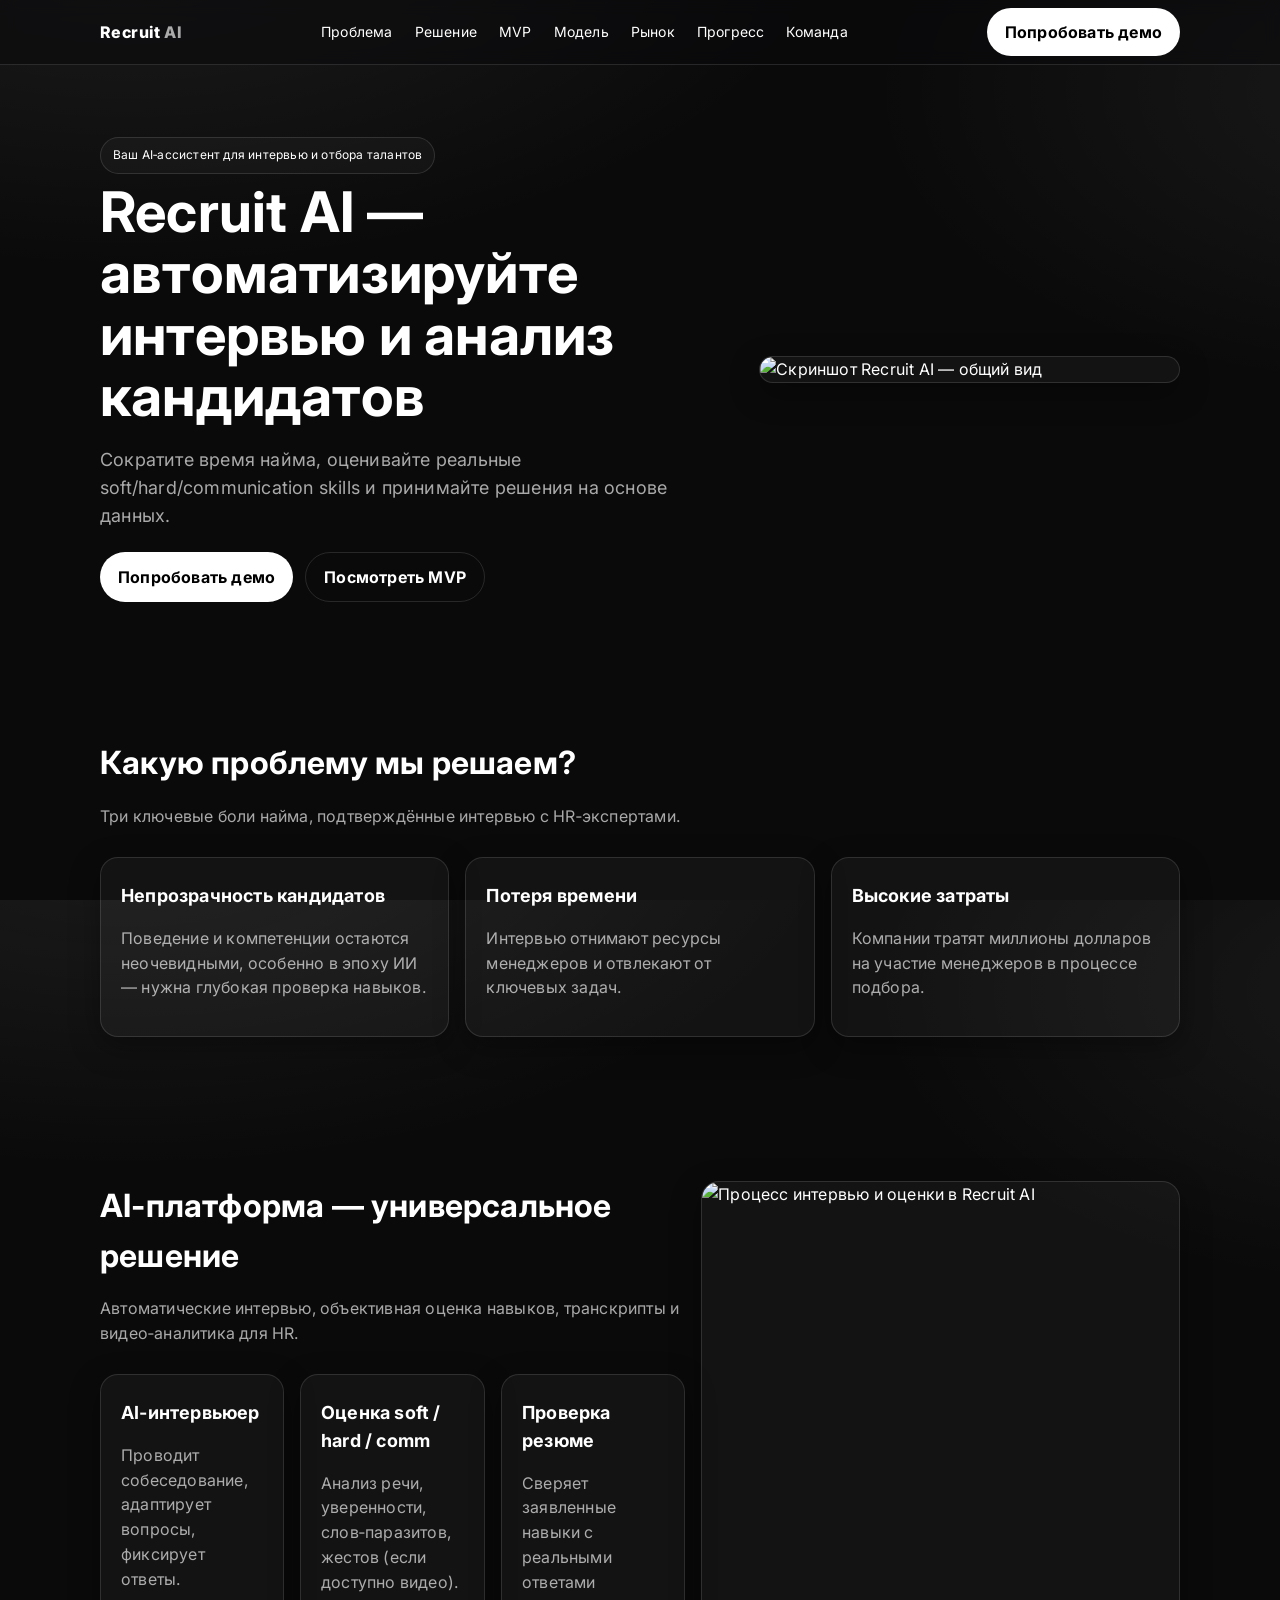
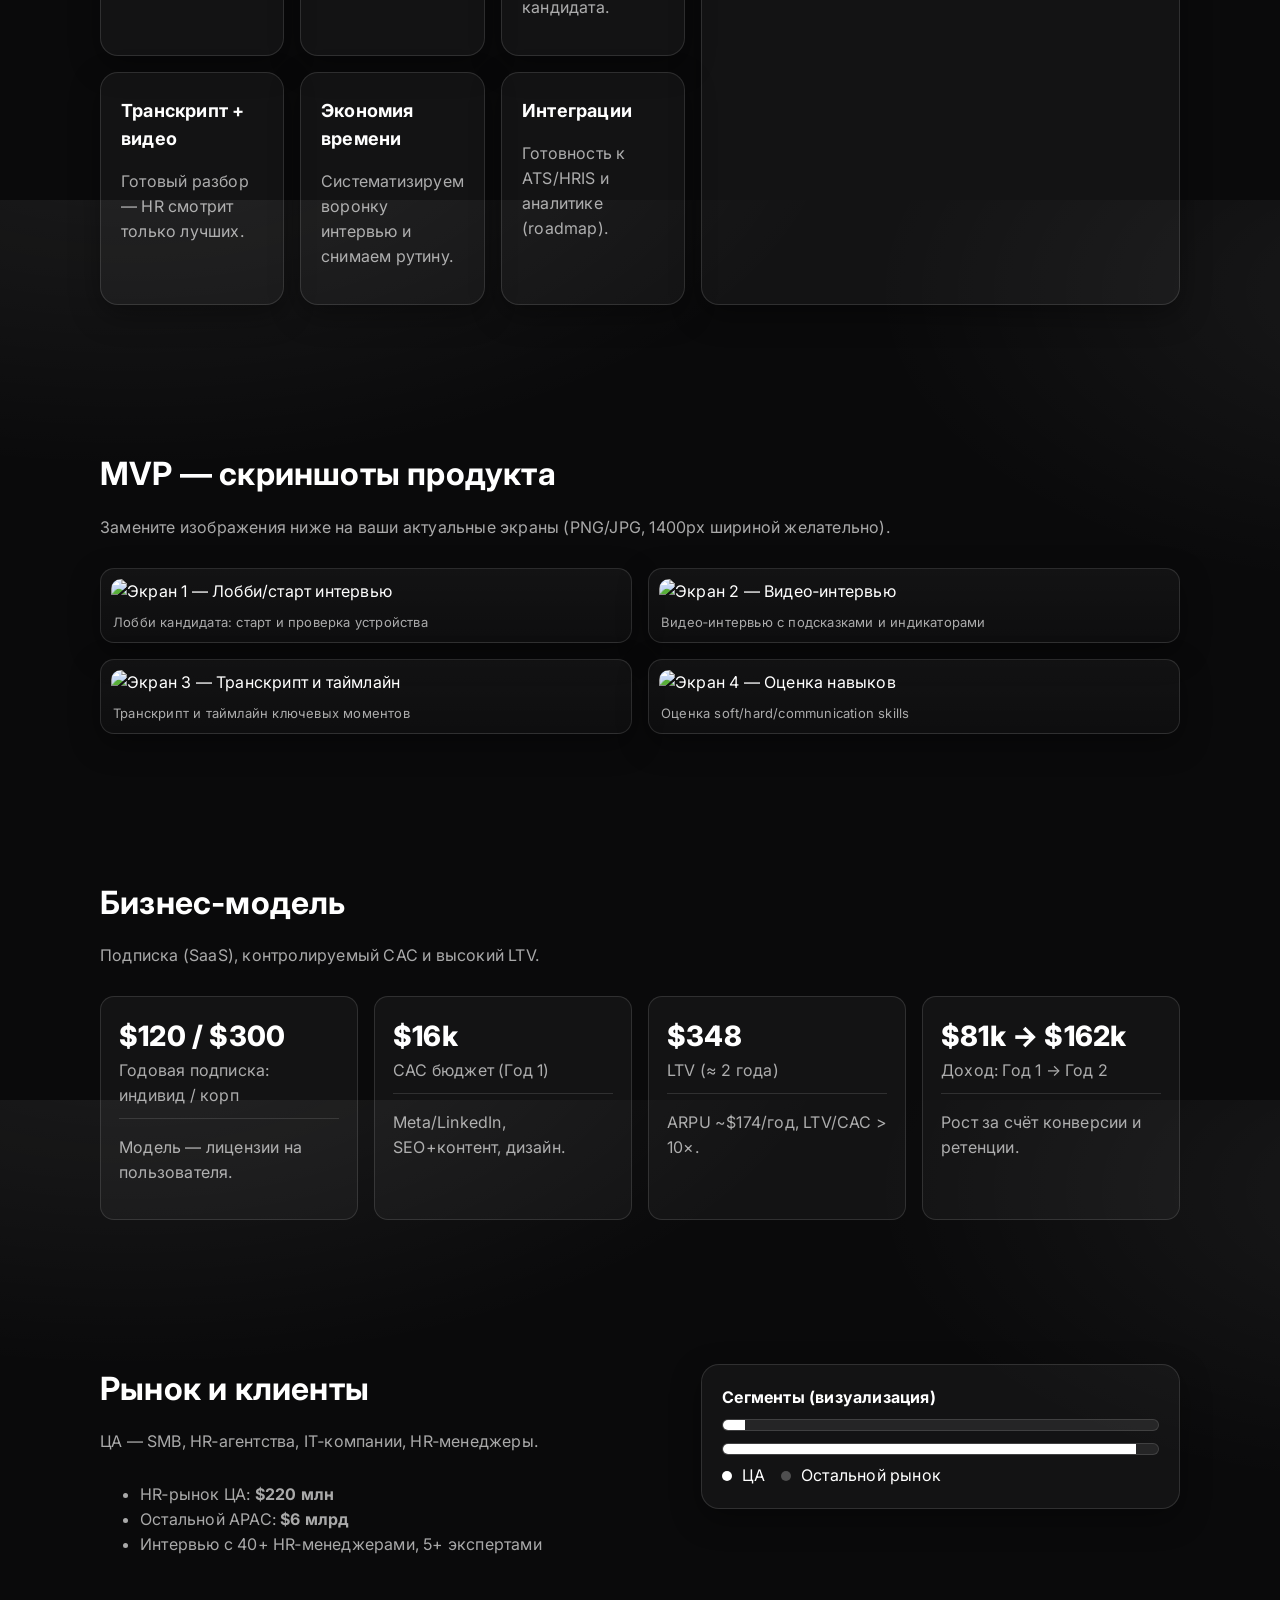
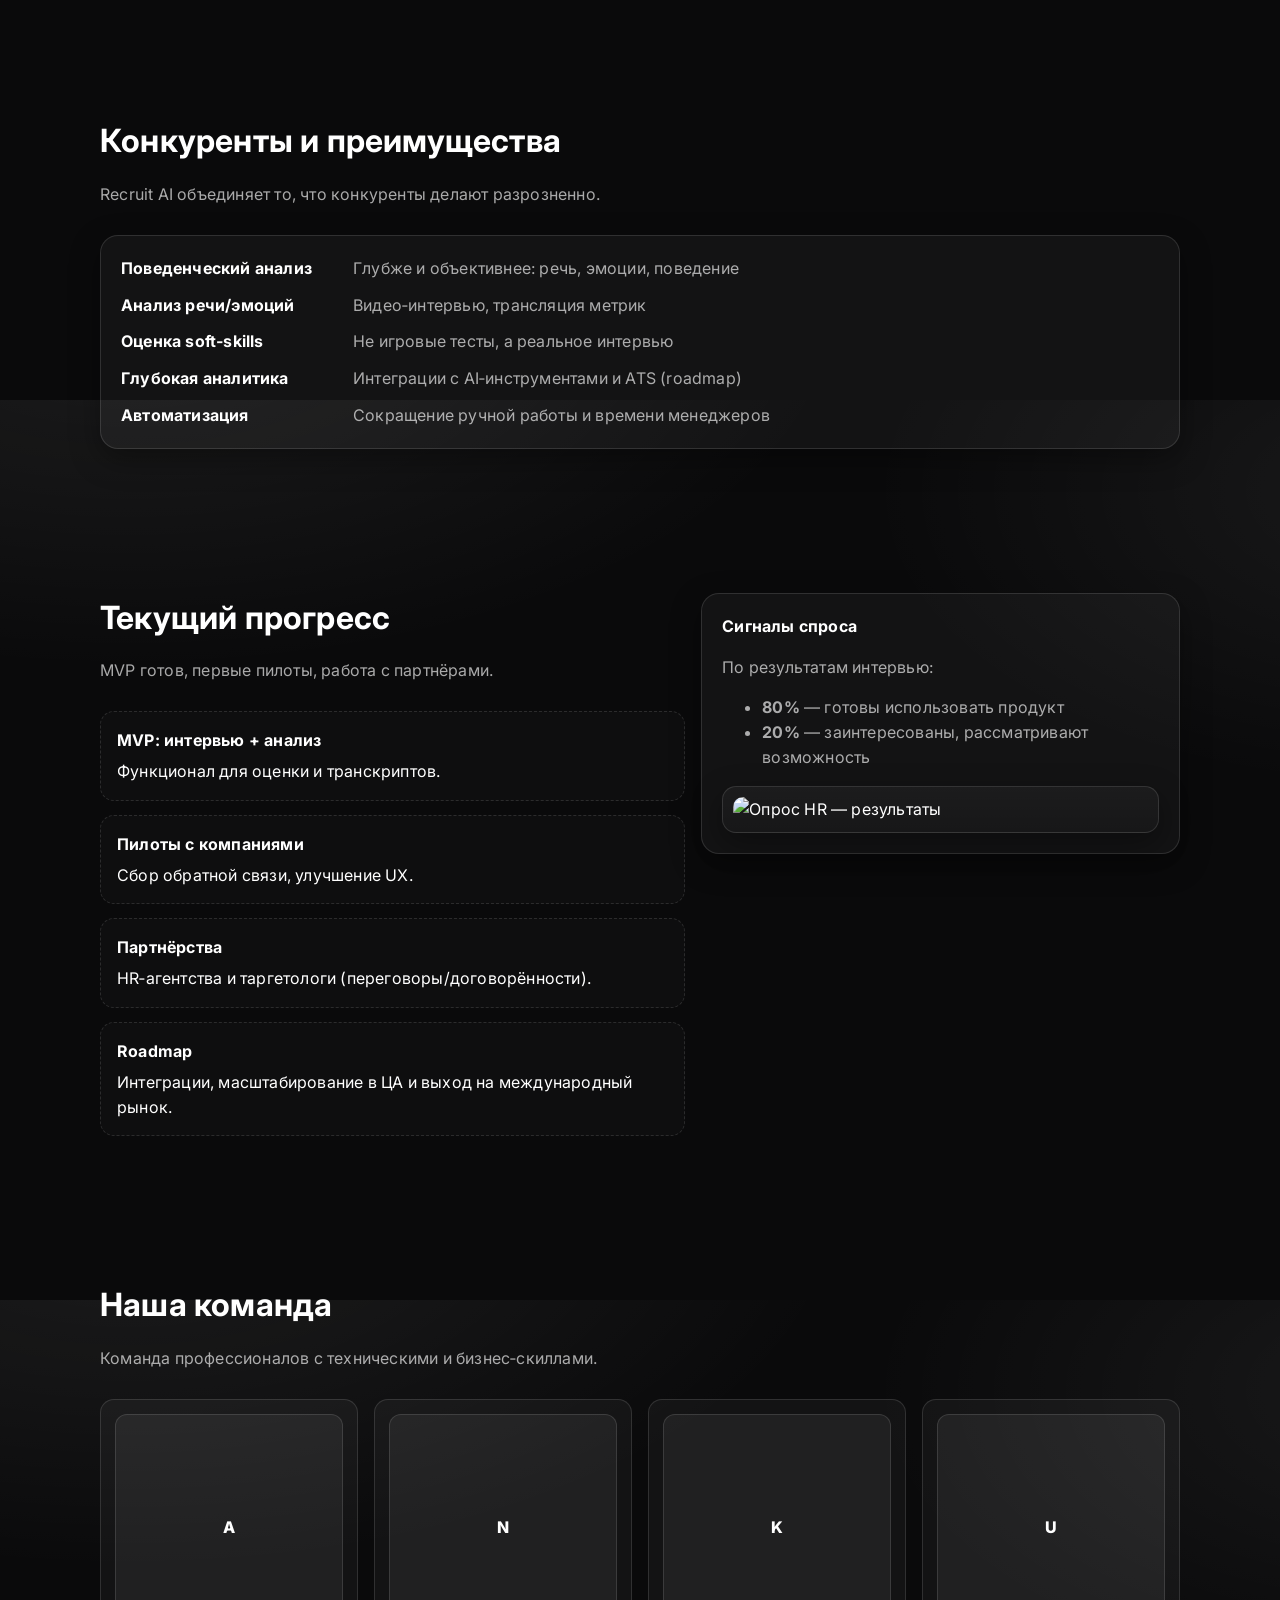
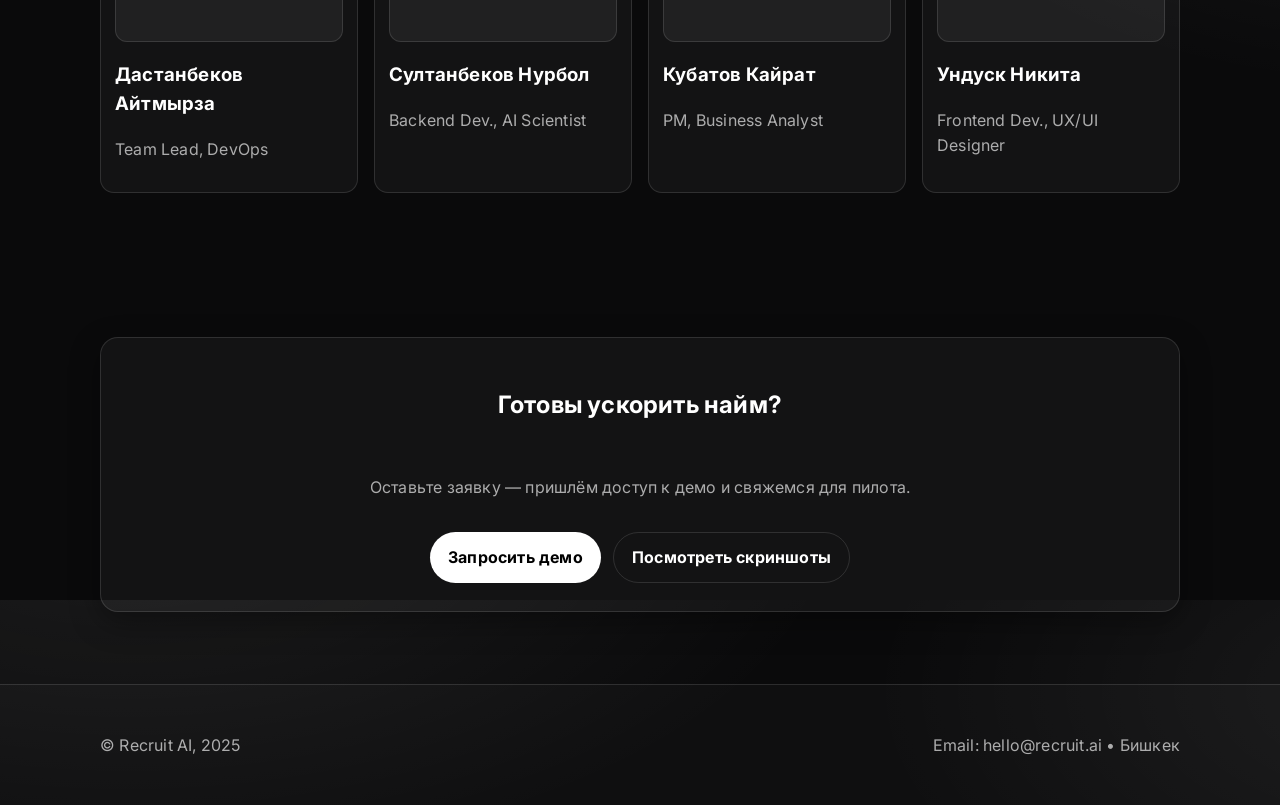
==== index.html @ c2d6a724 "Rename recruit_ai_лендинг_html_css_без_js.html to index.html" ====
<!DOCTYPE html>
<html lang="ru">
<head>
  <meta charset="UTF-8" />
  <meta name="viewport" content="width=device-width, initial-scale=1" />
  <title>Recruit AI — ваш AI‑ассистент для собеседований</title>
  <meta name="description" content="Recruit AI — AI‑платформа для автоматизированных интервью, оценки soft/hard/communication skills и экономии времени HR‑команд." />
  <link rel="preconnect" href="https://fonts.googleapis.com">
  <link rel="preconnect" href="https://fonts.gstatic.com" crossorigin>
  <link href="https://fonts.googleapis.com/css2?family=Inter:wght@400;500;600;700;800&display=swap" rel="stylesheet">
  <style>
    :root{
      --bg: #0a0a0b;
      --card: rgba(255,255,255,0.04);
      --muted: rgba(255,255,255,0.65);
      --line: rgba(255,255,255,0.12);
      --white: #fff;
      --accent: #ffffff;
      --maxw: 1120px;
      --radius: 18px;
      --shadow: 0 10px 30px rgba(0,0,0,.35);
      --grad-a: radial-gradient(1200px 600px at 10% -10%, rgba(255,255,255,.08), transparent 60%);
      --grad-b: radial-gradient(900px 500px at 110% 10%, rgba(255,255,255,.06), transparent 60%);
    }
    *{box-sizing:border-box}
    html,body{height:100%}
    body{
      margin:0; font-family:Inter,system-ui,Segoe UI,Helvetica,Arial; color:var(--white); background:var(--bg);
      background-image: var(--grad-a), var(--grad-b);
      line-height:1.55; letter-spacing:0.2px;
    }
    a{color:inherit; text-decoration:none}
    img{max-width:100%; display:block}
    .container{max-width:var(--maxw); margin:0 auto; padding:0 20px}
    .btn{display:inline-flex; align-items:center; justify-content:center; gap:10px; padding:12px 18px; border-radius:999px; font-weight:700; background:var(--white); color:#000; transition:transform .15s ease, opacity .2s}
    .btn:hover{transform:translateY(-1px); opacity:.95}
    .btn.secondary{background:transparent; color:var(--white); border:1px solid var(--line)}
    .badge{display:inline-flex; align-items:center; gap:10px; font-size:12px; padding:8px 12px; border-radius:999px; border:1px solid var(--line); background:rgba(255,255,255,.03)}
    .muted{color:var(--muted)}

    /* NAV */
    .nav{position:sticky; top:0; z-index:30; backdrop-filter:saturate(140%) blur(8px); background:rgba(10,10,11,.55); border-bottom:1px solid var(--line)}
    .nav-inner{height:64px; display:flex; align-items:center; justify-content:space-between}
    .brand{font-weight:800; letter-spacing:.4px}
    .navlinks{display:none; gap:22px; font-size:14px}
    @media(min-width:880px){.navlinks{display:flex}}

    /* HERO */
    .hero{position:relative; padding:72px 0 64px; overflow:hidden}
    .hero-grid{display:grid; gap:28px}
    @media(min-width:920px){.hero-grid{grid-template-columns:1.2fr .8fr; align-items:center}}
    .hero h1{font-size:40px; line-height:1.1; margin:8px 0 12px}
    @media(min-width:720px){.hero h1{font-size:56px}}
    .hero p{font-size:18px; color:var(--muted)}
    .hero-cta{display:flex; gap:12px; flex-wrap:wrap; margin-top:22px}
    .hero-shot{border:1px solid var(--line); border-radius:var(--radius); overflow:hidden; background:var(--card); box-shadow:var(--shadow)}

    /* SECTIONS */
    section{padding:72px 0}
    .section-head{margin-bottom:28px}
    .section-head h2{font-size:32px; margin:0 0 8px}
    .grid-3{display:grid; gap:16px}
    @media(min-width:760px){.grid-3{grid-template-columns:repeat(3,1fr)}}
    .card{border:1px solid var(--line); background:var(--card); border-radius:var(--radius); padding:20px; box-shadow:var(--shadow)}
    .card h3{margin:4px 0 10px; font-size:18px}

    /* MVP Gallery */
    .mvp{display:grid; gap:16px}
    @media(min-width:900px){.mvp{grid-template-columns:1fr 1fr}}
    .screen{border:1px solid var(--line); background:linear-gradient(180deg, rgba(255,255,255,.04), rgba(255,255,255,.02)); border-radius:14px; padding:10px; box-shadow:var(--shadow)}
    .screen img{border-radius:10px}
    .screen-caption{font-size:13px; color:var(--muted); padding:8px 2px 0}

    /* Model */
    .stats{display:grid; gap:16px}
    @media(min-width:900px){.stats{grid-template-columns:repeat(4,1fr)}}
    .stat{padding:18px; border-radius:14px; border:1px solid var(--line); background:var(--card)}
    .stat .kpi{font-size:28px; font-weight:800}
    .divider{height:1px; background:var(--line); margin:10px 0 14px}

    /* Market */
    .bars{display:grid; gap:12px; margin-top:10px}
    .bar{height:12px; background:rgba(255,255,255,.08); border-radius:999px; overflow:hidden; border:1px solid var(--line)}
    .bar > span{display:block; height:100%; background:var(--white)}
    .legend{display:flex; gap:16px; flex-wrap:wrap; margin-top:8px}
    .dot{width:10px; height:10px; border-radius:50%; background:var(--white); display:inline-block; margin-right:6px}
    .dot.muted{background:rgba(255,255,255,.25)}

    /* Competitors */
    .table{display:grid; gap:12px}
    .row{display:grid; grid-template-columns:220px 1fr; gap:12px}
    .row b{font-weight:700}
    @media(max-width:720px){.row{grid-template-columns:1fr}}

    /* Progress */
    .timeline{display:grid; gap:14px}
    .step{border:1px dashed var(--line); border-radius:14px; padding:16px; background:rgba(255,255,255,.02)}
    .step strong{display:block; margin-bottom:6px}

    /* Team */
    .team{display:grid; gap:16px}
    @media(min-width:860px){.team{grid-template-columns:repeat(4,1fr)}}
    .person{border:1px solid var(--line); border-radius:14px; padding:14px; background:var(--card)}
    .avatar{aspect-ratio:1/1; border-radius:12px; background:rgba(255,255,255,.06); border:1px solid var(--line); display:flex; align-items:center; justify-content:center; font-weight:800}

    /* Footer */
    footer{padding:48px 0; border-top:1px solid var(--line); background:rgba(255,255,255,.02)}
    .foot{display:flex; align-items:center; justify-content:space-between; gap:16px; flex-wrap:wrap}

    /* helper */
    .rowgrid{display:grid; gap:16px}
    @media(min-width:900px){.rowgrid{grid-template-columns:1.1fr .9fr}}

  </style>
</head>
<body>
  <!-- NAV -->
  <nav class="nav">
    <div class="container nav-inner">
      <a class="brand" href="#hero">Recruit <span class="muted">AI</span></a>
      <div class="navlinks">
        <a href="#problem">Проблема</a>
        <a href="#solution">Решение</a>
        <a href="#mvp">MVP</a>
        <a href="#model">Модель</a>
        <a href="#market">Рынок</a>
        <a href="#progress">Прогресс</a>
        <a href="#team">Команда</a>
      </div>
      <a class="btn" href="#cta">Попробовать демо</a>
    </div>
  </nav>

  <!-- HERO -->
  <header id="hero" class="hero">
    <div class="container hero-grid">
      <div>
        <span class="badge">Ваш AI‑ассистент для интервью и отбора талантов</span>
        <h1>Recruit AI — автоматизируйте интервью и анализ кандидатов</h1>
        <p>Сократите время найма, оценивайте реальные soft/hard/communication skills и принимайте решения на основе данных.</p>
        <div class="hero-cta">
          <a class="btn" href="#cta">Попробовать демо</a>
          <a class="btn secondary" href="#mvp">Посмотреть MVP</a>
        </div>
      </div>
      <div class="hero-shot">
        <!-- TODO: Замените плейсхолдер на общий скрин/коллаж вашего MVP 1200x720 -->
        <img src="mvp/hero-shot.png" alt="Скриншот Recruit AI — общий вид" />
      </div>
    </div>
  </header>

  <!-- PROBLEM -->
  <section id="problem">
    <div class="container">
      <div class="section-head">
        <h2>Какую проблему мы решаем?</h2>
        <p class="muted">Три ключевые боли найма, подтверждённые интервью с HR‑экспертами.</p>
      </div>
      <div class="grid-3">
        <div class="card">
          <h3>Непрозрачность кандидатов</h3>
          <p class="muted">Поведение и компетенции остаются неочевидными, особенно в эпоху ИИ — нужна глубокая проверка навыков.</p>
        </div>
        <div class="card">
          <h3>Потеря времени</h3>
          <p class="muted">Интервью отнимают ресурсы менеджеров и отвлекают от ключевых задач.</p>
        </div>
        <div class="card">
          <h3>Высокие затраты</h3>
          <p class="muted">Компании тратят миллионы долларов на участие менеджеров в процессе подбора.</p>
        </div>
      </div>
    </div>
  </section>

  <!-- SOLUTION -->
  <section id="solution">
    <div class="container rowgrid">
      <div>
        <div class="section-head">
          <h2>AI‑платформа — универсальное решение</h2>
          <p class="muted">Автоматические интервью, объективная оценка навыков, транскрипты и видео‑аналитика для HR.</p>
        </div>
        <div class="grid-3">
          <div class="card">
            <h3>AI‑интервьюер</h3>
            <p class="muted">Проводит собеседование, адаптирует вопросы, фиксирует ответы.</p>
          </div>
          <div class="card">
            <h3>Оценка soft / hard / comm</h3>
            <p class="muted">Анализ речи, уверенности, слов‑паразитов, жестов (если доступно видео).</p>
          </div>
          <div class="card">
            <h3>Проверка резюме</h3>
            <p class="muted">Сверяет заявленные навыки с реальными ответами кандидата.</p>
          </div>
          <div class="card">
            <h3>Транскрипт + видео</h3>
            <p class="muted">Готовый разбор — HR смотрит только лучших.</p>
          </div>
          <div class="card">
            <h3>Экономия времени</h3>
            <p class="muted">Систематизируем воронку интервью и снимаем рутину.</p>
          </div>
          <div class="card">
            <h3>Интеграции</h3>
            <p class="muted">Готовность к ATS/HRIS и аналитике (roadmap).</p>
          </div>
        </div>
      </div>
      <div class="hero-shot">
        <!-- TODO: замените на скрин ключевого процесса -->
        <img src="mvp/flow.png" alt="Процесс интервью и оценки в Recruit AI" />
      </div>
    </div>
  </section>

  <!-- MVP (screenshots) -->
  <section id="mvp">
    <div class="container">
      <div class="section-head">
        <h2>MVP — скриншоты продукта</h2>
        <p class="muted">Замените изображения ниже на ваши актуальные экраны (PNG/JPG, 1400px шириной желательно).</p>
      </div>
      <div class="mvp">
        <div class="screen">
          <img src="mvp/screen-1.png" alt="Экран 1 — Лобби/старт интервью" />
          <div class="screen-caption">Лобби кандидата: старт и проверка устройства</div>
        </div>
        <div class="screen">
          <img src="mvp/screen-2.png" alt="Экран 2 — Видео‑интервью" />
          <div class="screen-caption">Видео‑интервью с подсказками и индикаторами</div>
        </div>
        <div class="screen">
          <img src="mvp/screen-3.png" alt="Экран 3 — Транскрипт и таймлайн" />
          <div class="screen-caption">Транскрипт и таймлайн ключевых моментов</div>
        </div>
        <div class="screen">
          <img src="mvp/screen-4.png" alt="Экран 4 — Оценка навыков" />
          <div class="screen-caption">Оценка soft/hard/communication skills</div>
        </div>
      </div>
    </div>
  </section>

  <!-- MODEL -->
  <section id="model">
    <div class="container">
      <div class="section-head">
        <h2>Бизнес‑модель</h2>
        <p class="muted">Подписка (SaaS), контролируемый CAC и высокий LTV.</p>
      </div>
      <div class="stats">
        <div class="stat">
          <div class="kpi">$120 / $300</div>
          <div class="muted">Годовая подписка: индивид / корп</div>
          <div class="divider"></div>
          <p class="muted">Модель — лицензии на пользователя.</p>
        </div>
        <div class="stat">
          <div class="kpi">$16k</div>
          <div class="muted">CAC бюджет (Год 1)</div>
          <div class="divider"></div>
          <p class="muted">Meta/LinkedIn, SEO+контент, дизайн.</p>
        </div>
        <div class="stat">
          <div class="kpi">$348</div>
          <div class="muted">LTV (≈ 2 года)</div>
          <div class="divider"></div>
          <p class="muted">ARPU ~$174/год, LTV/CAC &gt; 10×.</p>
        </div>
        <div class="stat">
          <div class="kpi">$81k → $162k</div>
          <div class="muted">Доход: Год 1 → Год 2</div>
          <div class="divider"></div>
          <p class="muted">Рост за счёт конверсии и ретенции.</p>
        </div>
      </div>
    </div>
  </section>

  <!-- MARKET -->
  <section id="market">
    <div class="container rowgrid">
      <div>
        <div class="section-head">
          <h2>Рынок и клиенты</h2>
          <p class="muted">ЦА — SMB, HR‑агентства, IT‑компании, HR‑менеджеры.</p>
        </div>
        <ul class="muted">
          <li>HR‑рынок ЦА: <b>$220 млн</b></li>
          <li>Остальной APAC: <b>$6 млрд</b></li>
          <li>Интервью с 40+ HR‑менеджерами, 5+ экспертами</li>
        </ul>
      </div>
      <div>
        <div class="card">
          <b>Сегменты (визуализация)</b>
          <div class="bars">
            <div class="bar" title="ЦА ≈ 5%"><span style="width:5%"></span></div>
            <div class="bar" title="Остальной рынок ≈ 95%"><span style="width:95%" class="muted"></span></div>
          </div>
          <div class="legend">
            <span><i class="dot"></i> ЦА</span>
            <span><i class="dot muted"></i> Остальной рынок</span>
          </div>
        </div>
      </div>
    </div>
  </section>

  <!-- COMPETITORS -->
  <section id="competitors">
    <div class="container">
      <div class="section-head">
        <h2>Конкуренты и преимущества</h2>
        <p class="muted">Recruit AI объединяет то, что конкуренты делают разрозненно.</p>
      </div>
      <div class="table card">
        <div class="row"><b>Поведенческий анализ</b><span class="muted">Глубже и объективнее: речь, эмоции, поведение</span></div>
        <div class="row"><b>Анализ речи/эмоций</b><span class="muted">Видео‑интервью, трансляция метрик</span></div>
        <div class="row"><b>Оценка soft‑skills</b><span class="muted">Не игровые тесты, а реальное интервью</span></div>
        <div class="row"><b>Глубокая аналитика</b><span class="muted">Интеграции с AI‑инструментами и ATS (roadmap)</span></div>
        <div class="row"><b>Автоматизация</b><span class="muted">Сокращение ручной работы и времени менеджеров</span></div>
      </div>
    </div>
  </section>

  <!-- PROGRESS -->
  <section id="progress">
    <div class="container rowgrid">
      <div>
        <div class="section-head">
          <h2>Текущий прогресс</h2>
          <p class="muted">MVP готов, первые пилоты, работа с партнёрами.</p>
        </div>
        <div class="timeline">
          <div class="step"><strong>MVP: интервью + анализ</strong>Функционал для оценки и транскриптов.</div>
          <div class="step"><strong>Пилоты с компаниями</strong>Сбор обратной связи, улучшение UX.</div>
          <div class="step"><strong>Партнёрства</strong>HR‑агентства и таргетологи (переговоры/договорённости).</div>
          <div class="step"><strong>Roadmap</strong>Интеграции, масштабирование в ЦА и выход на международный рынок.</div>
        </div>
      </div>
      <div>
        <div class="card">
          <b>Сигналы спроса</b>
          <p class="muted">По результатам интервью:</p>
          <ul class="muted">
            <li><b>80%</b> — готовы использовать продукт</li>
            <li><b>20%</b> — заинтересованы, рассматривают возможность</li>
          </ul>
          <!-- TODO: Замените на скрин отчёта/опроса -->
          <div class="screen" style="margin-top:10px">
            <img src="mvp/research.png" alt="Опрос HR — результаты" />
          </div>
        </div>
      </div>
    </div>
  </section>

  <!-- TEAM -->
  <section id="team">
    <div class="container">
      <div class="section-head">
        <h2>Наша команда</h2>
        <p class="muted">Команда профессионалов с техническими и бизнес‑скиллами.</p>
      </div>
      <div class="team">
        <div class="person">
          <div class="avatar">A</div>
          <h3>Дастанбеков Айтмырза</h3>
          <p class="muted">Team Lead, DevOps</p>
        </div>
        <div class="person">
          <div class="avatar">N</div>
          <h3>Султанбеков Нурбол</h3>
          <p class="muted">Backend Dev., AI Scientist</p>
        </div>
        <div class="person">
          <div class="avatar">K</div>
          <h3>Кубатов Кайрат</h3>
          <p class="muted">PM, Business Analyst</p>
        </div>
        <div class="person">
          <div class="avatar">U</div>
          <h3>Ундуск Никита</h3>
          <p class="muted">Frontend Dev., UX/UI Designer</p>
        </div>
      </div>
    </div>
  </section>

  <!-- CTA -->
  <section id="cta">
    <div class="container">
      <div class="card" style="display:grid; gap:16px; padding:28px; text-align:center">
        <h2>Готовы ускорить найм?</h2>
        <p class="muted">Оставьте заявку — пришлём доступ к демо и свяжемся для пилота.</p>
        <div style="display:flex; gap:12px; justify-content:center; flex-wrap:wrap">
          <a class="btn" href="mailto:hello@recruit.ai">Запросить демо</a>
          <a class="btn secondary" href="#mvp">Посмотреть скриншоты</a>
        </div>
      </div>
    </div>
  </section>

  <!-- FOOTER -->
  <footer>
    <div class="container foot">
      <div class="muted">© Recruit AI, 2025</div>
      <div class="muted">Email: hello@recruit.ai • Бишкек</div>
    </div>
  </footer>
</body>
</html>
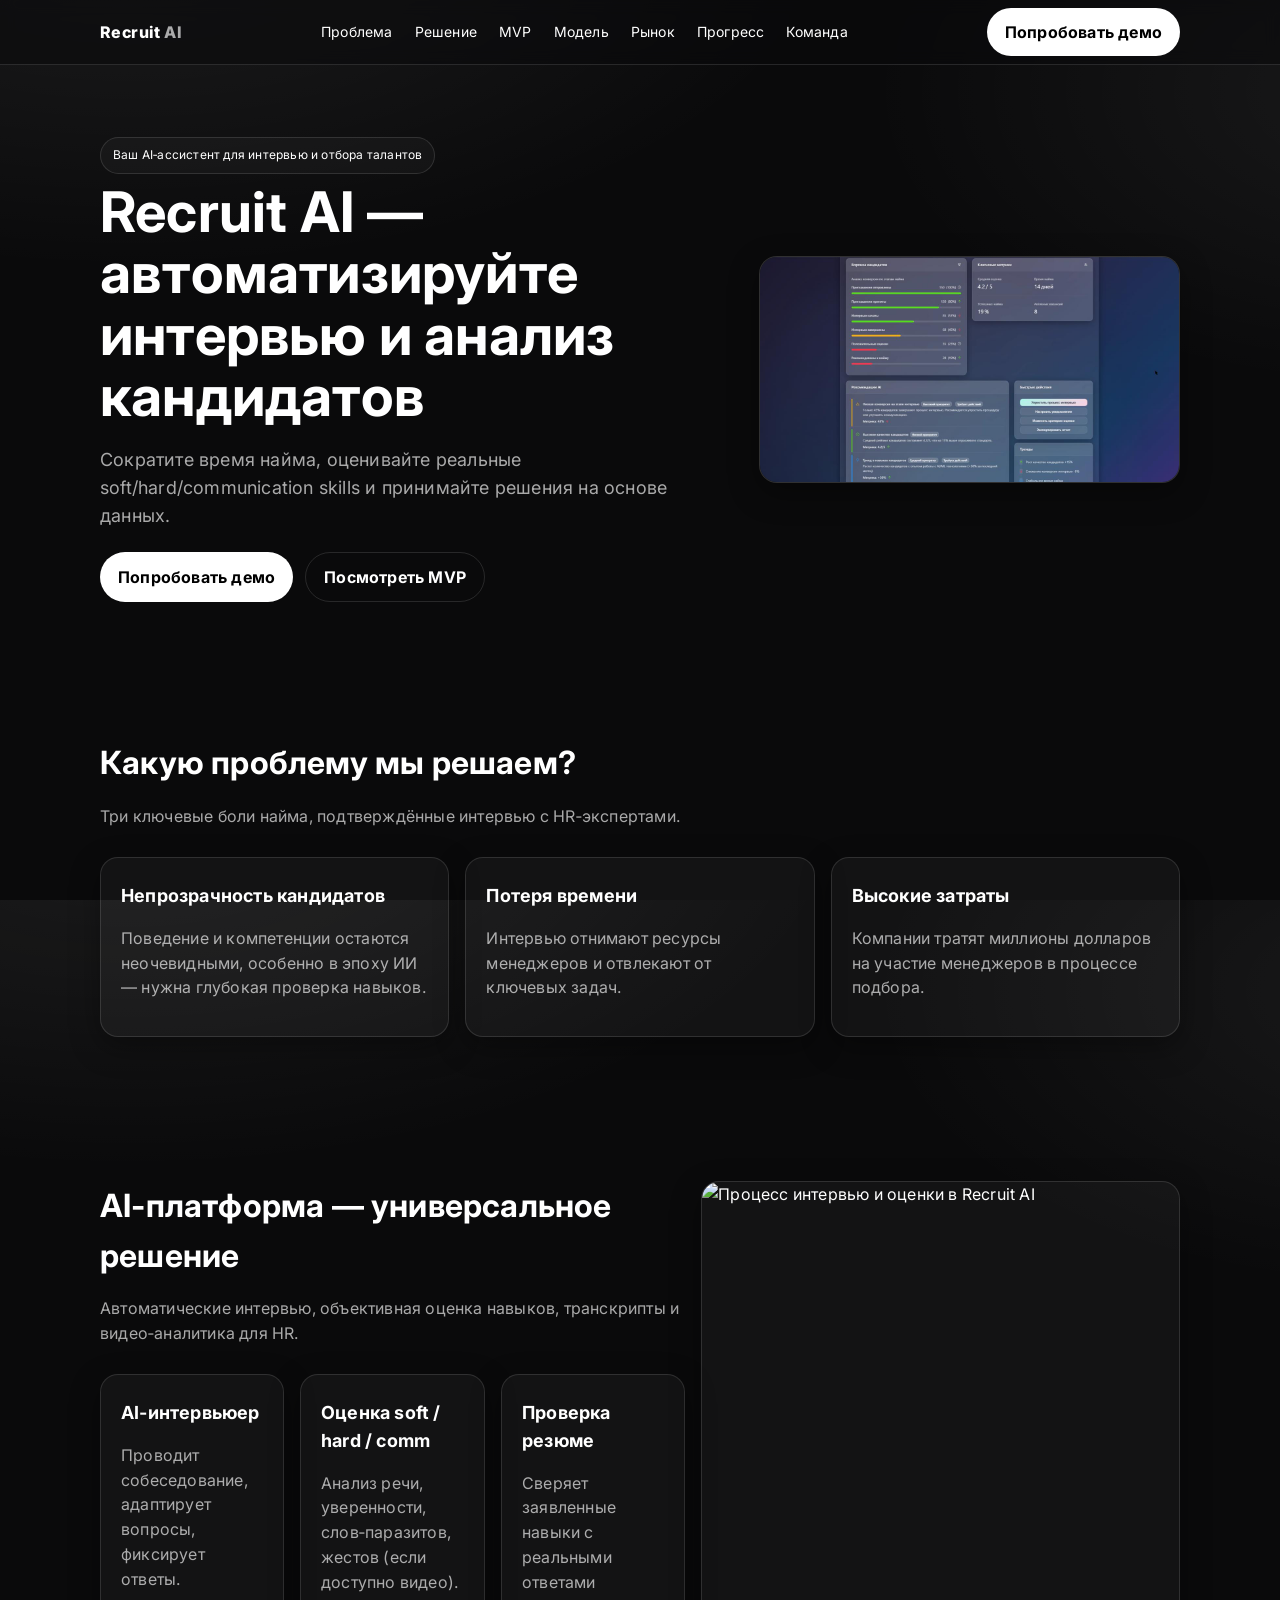
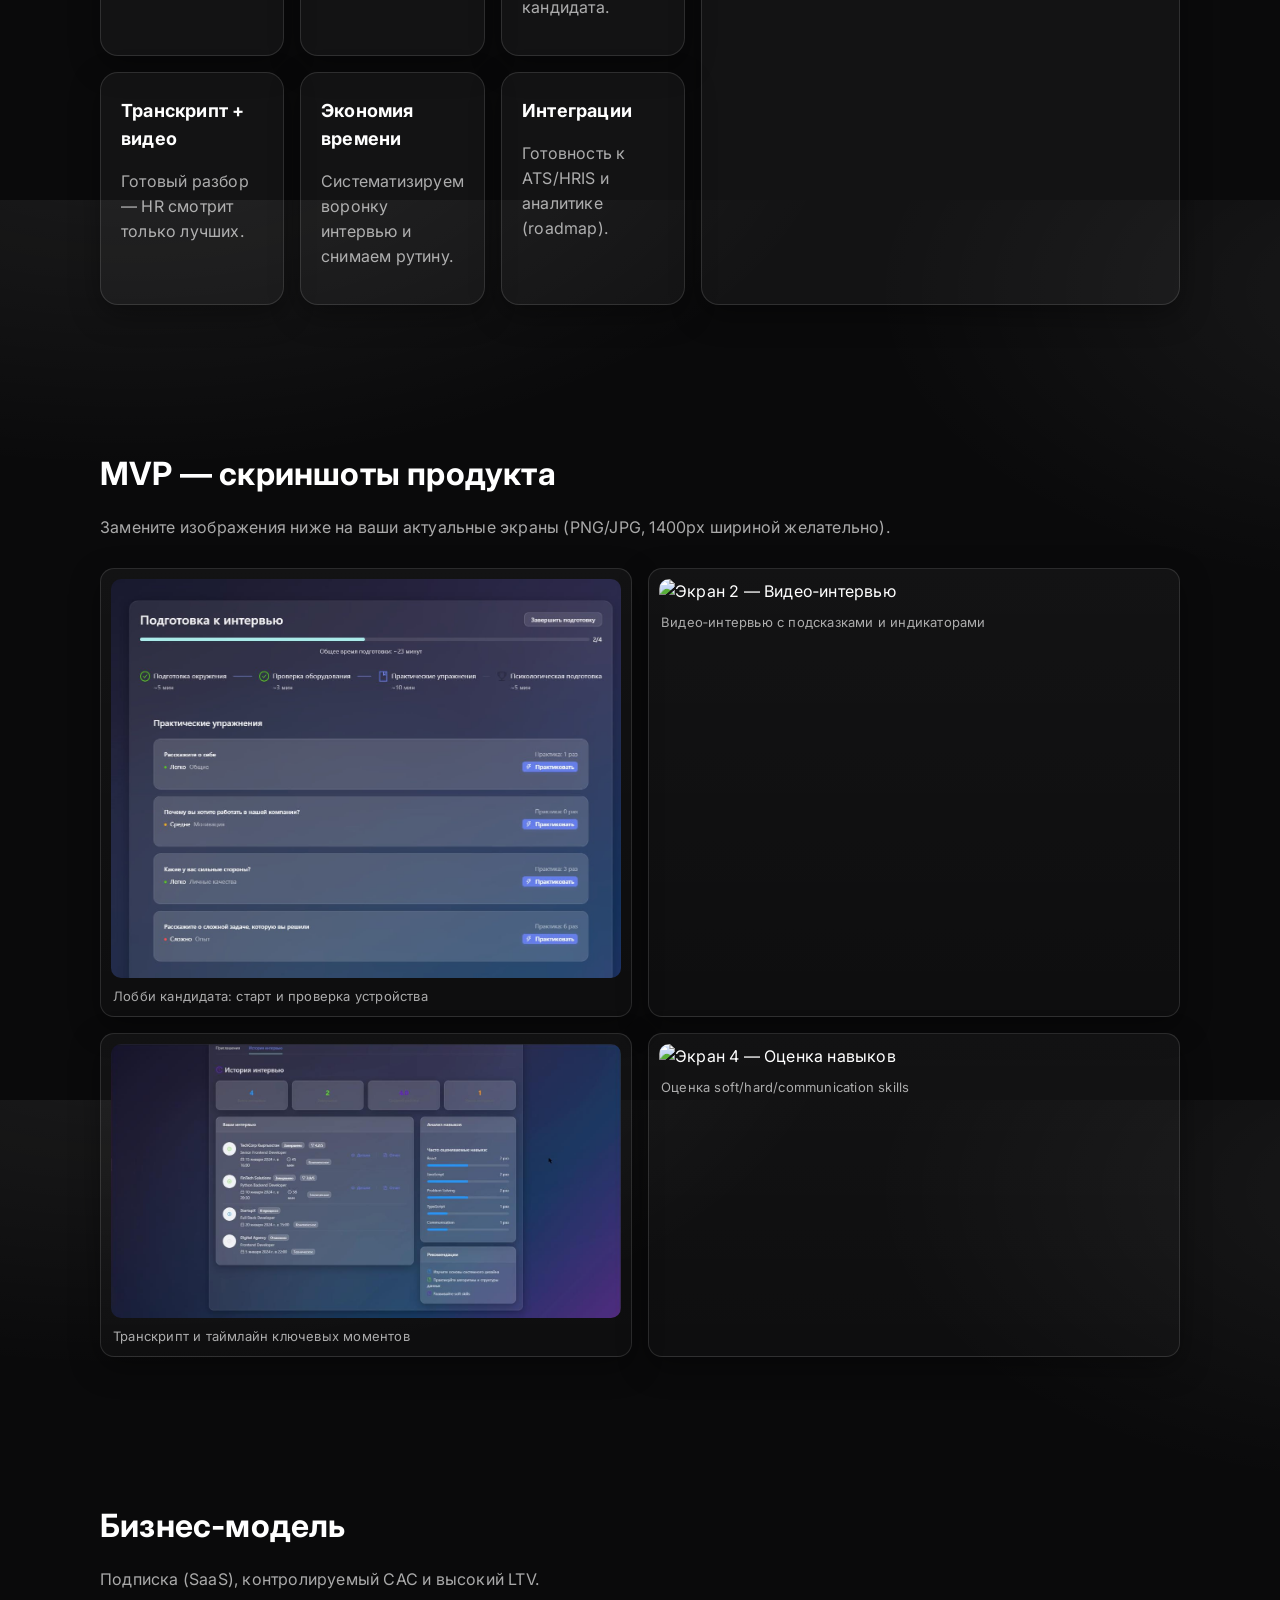
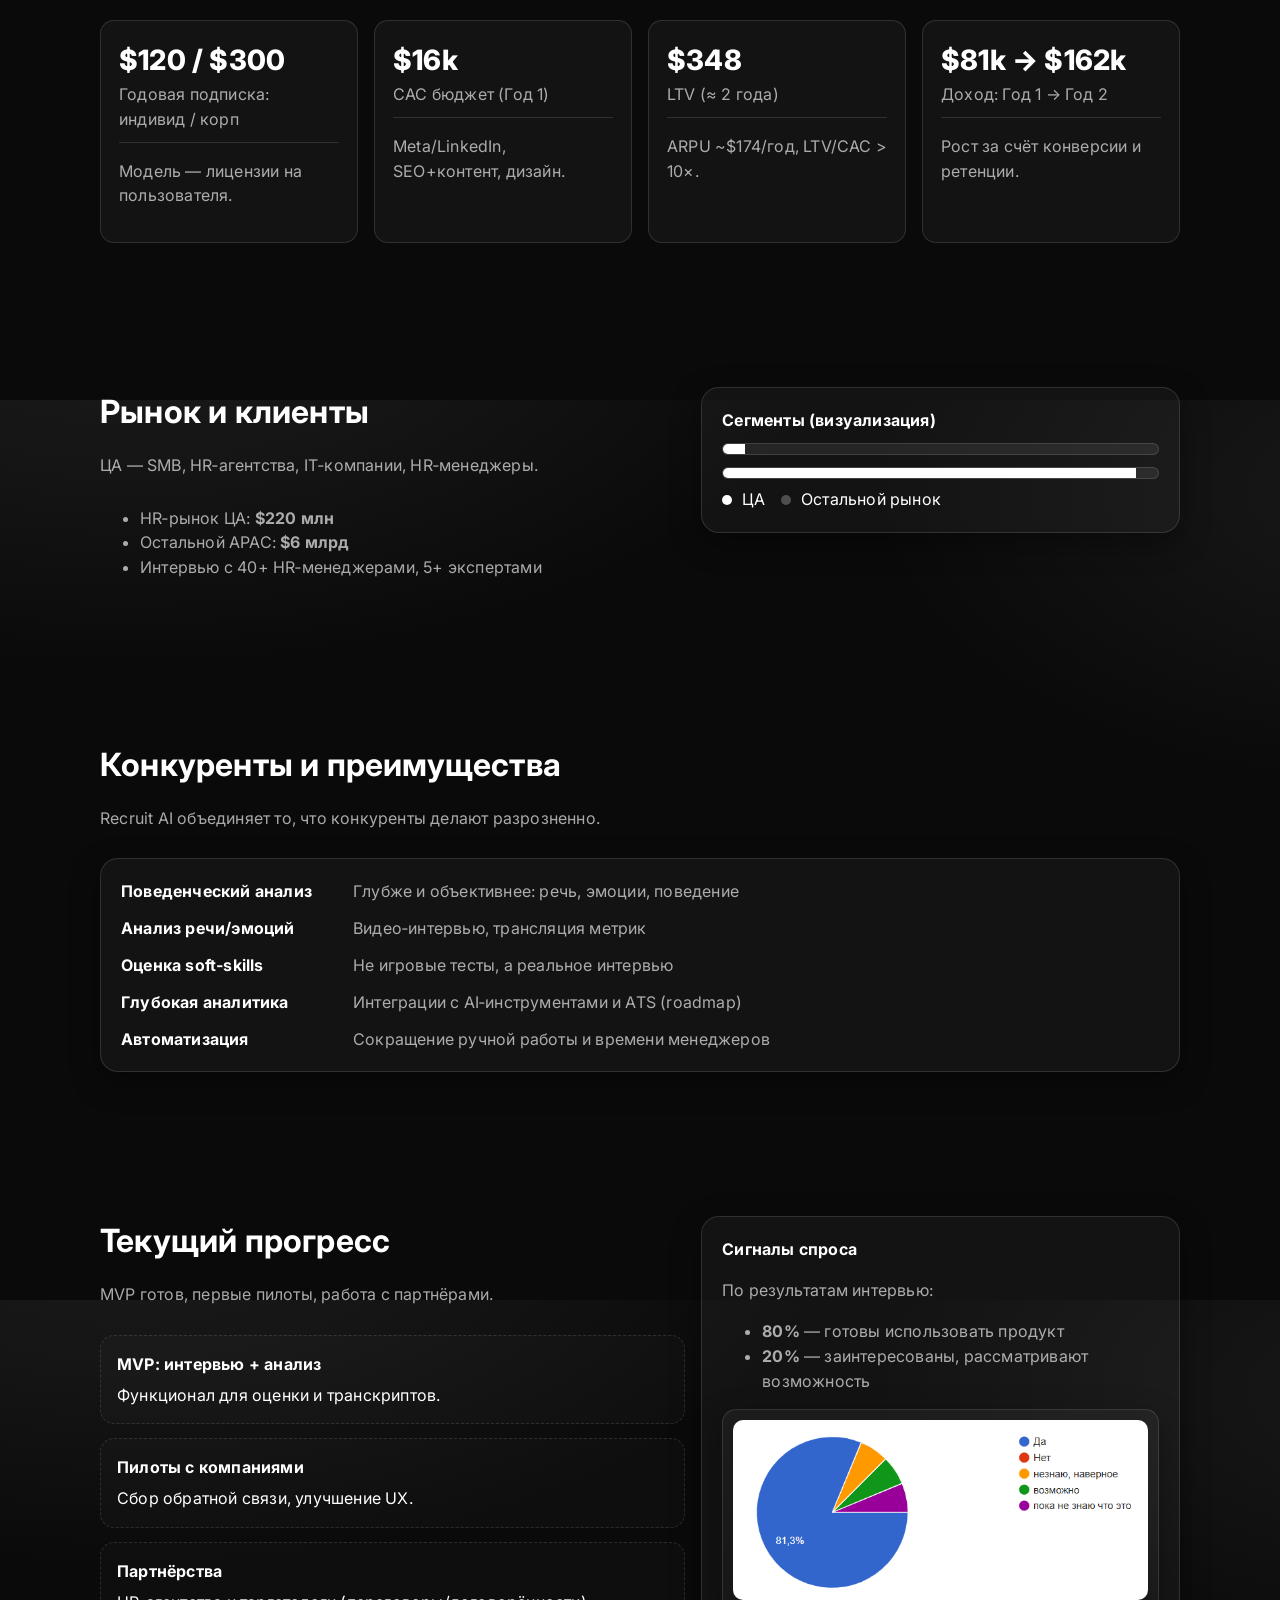
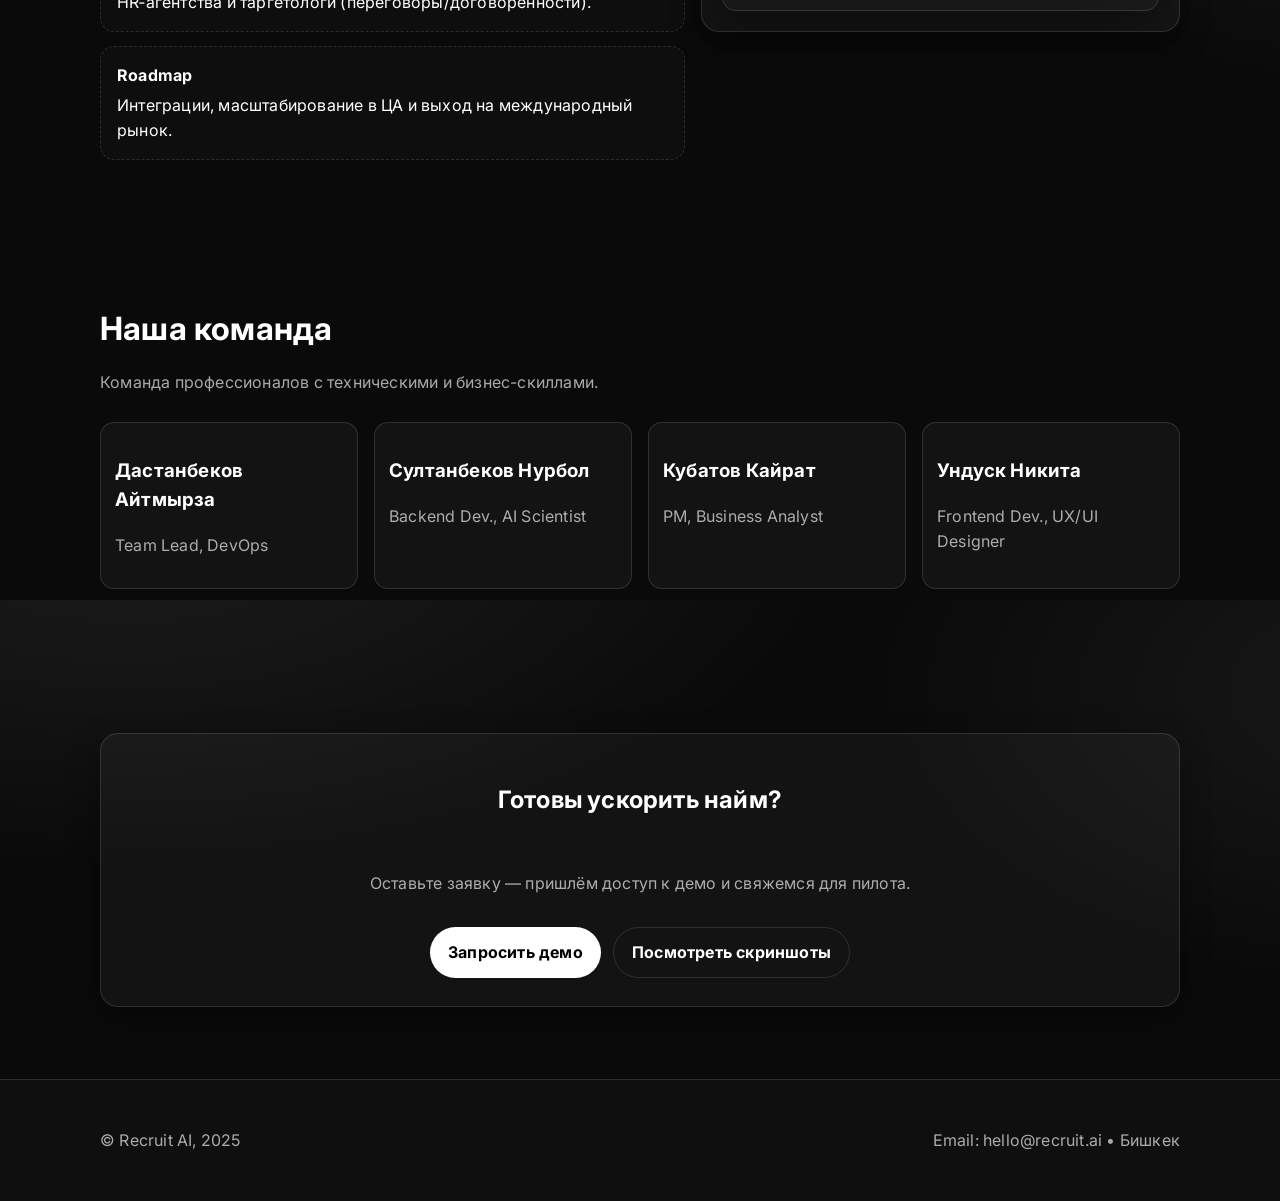
==== commit 8d26920e: "Add files via upload" ====
--- a/index.html
+++ b/index.html
@@ -360,36 +360,34 @@
   </section>
 
   <!-- TEAM -->
+    <!-- TEAM -->
   <section id="team">
     <div class="container">
       <div class="section-head">
         <h2>Наша команда</h2>
-        <p class="muted">Команда профессионалов с техническими и бизнес‑скиллами.</p>
+        <p class="muted">Команда профессионалов с техническими и бизнес-скиллами.</p>
       </div>
       <div class="team">
         <div class="person">
-          <div class="avatar">A</div>
           <h3>Дастанбеков Айтмырза</h3>
           <p class="muted">Team Lead, DevOps</p>
         </div>
         <div class="person">
-          <div class="avatar">N</div>
           <h3>Султанбеков Нурбол</h3>
           <p class="muted">Backend Dev., AI Scientist</p>
         </div>
         <div class="person">
-          <div class="avatar">K</div>
           <h3>Кубатов Кайрат</h3>
           <p class="muted">PM, Business Analyst</p>
         </div>
         <div class="person">
-          <div class="avatar">U</div>
           <h3>Ундуск Никита</h3>
           <p class="muted">Frontend Dev., UX/UI Designer</p>
         </div>
       </div>
     </div>
   </section>
+
 
   <!-- CTA -->
   <section id="cta">
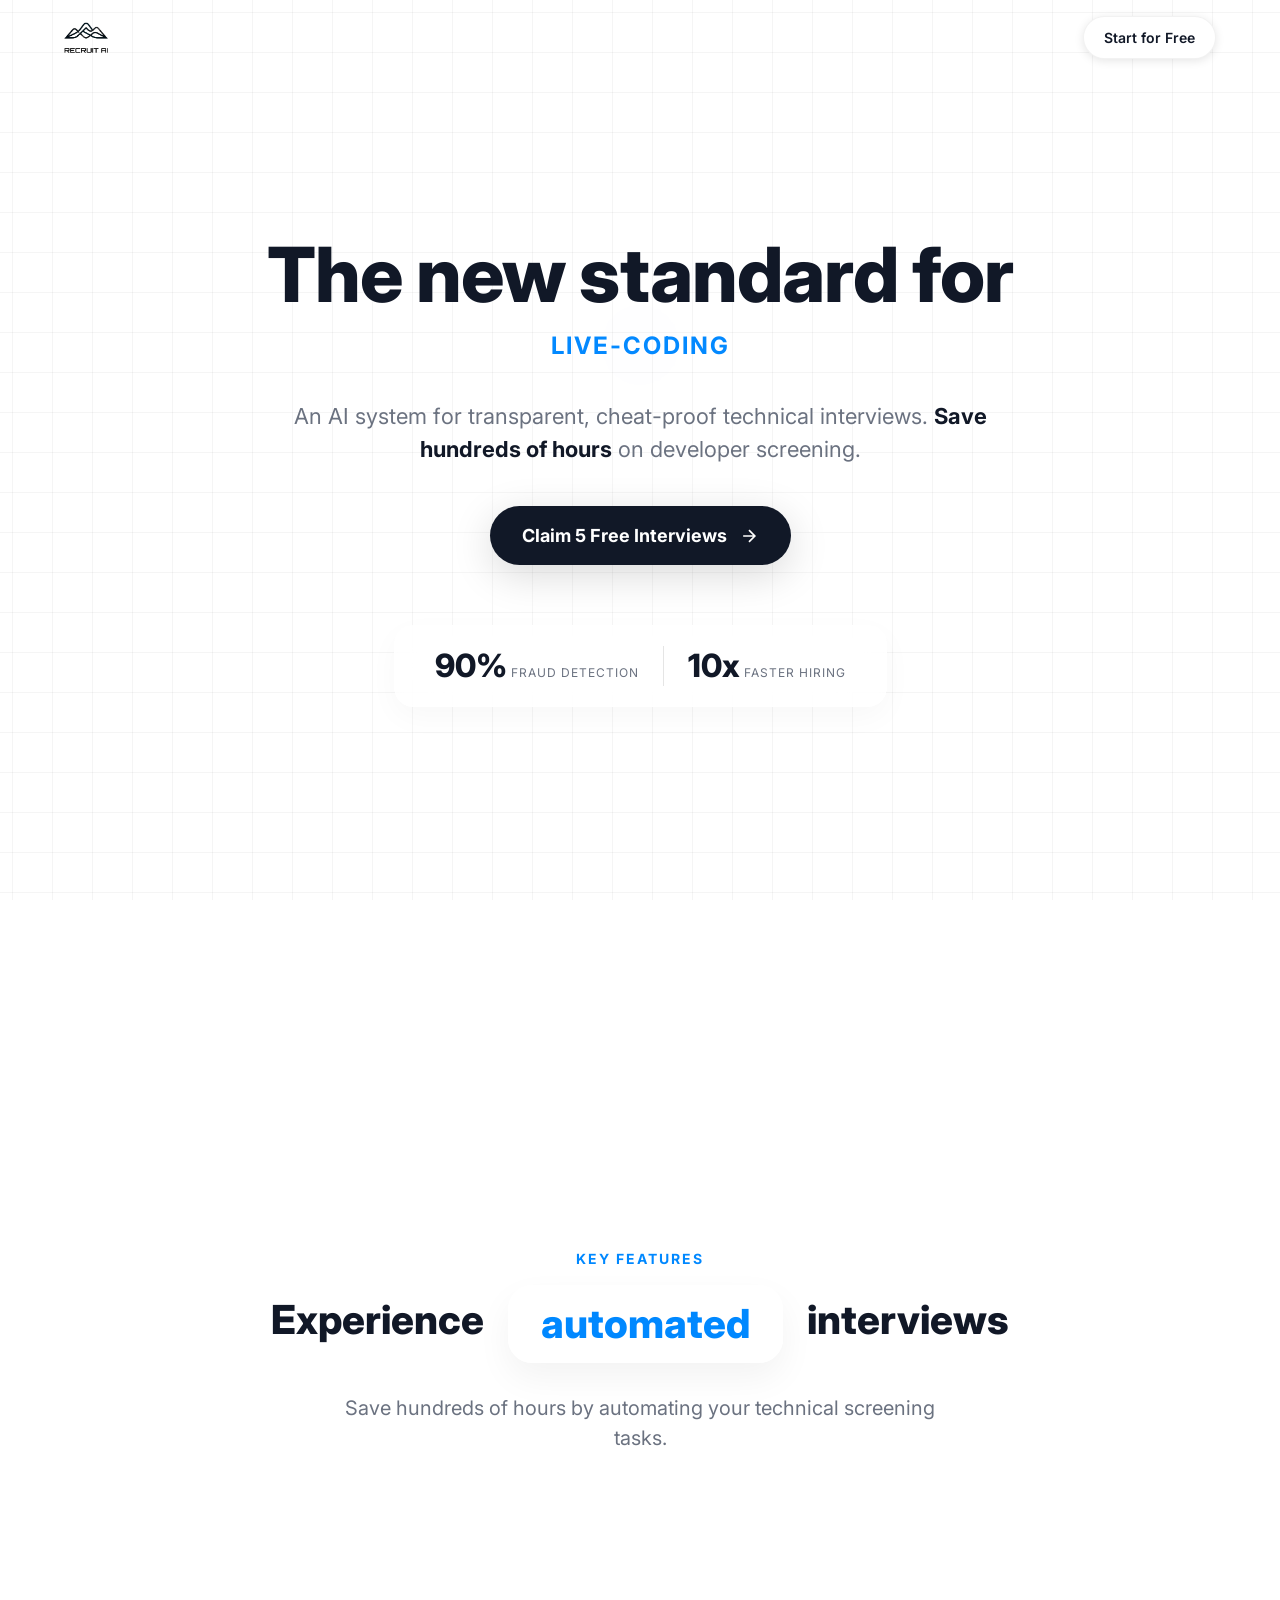
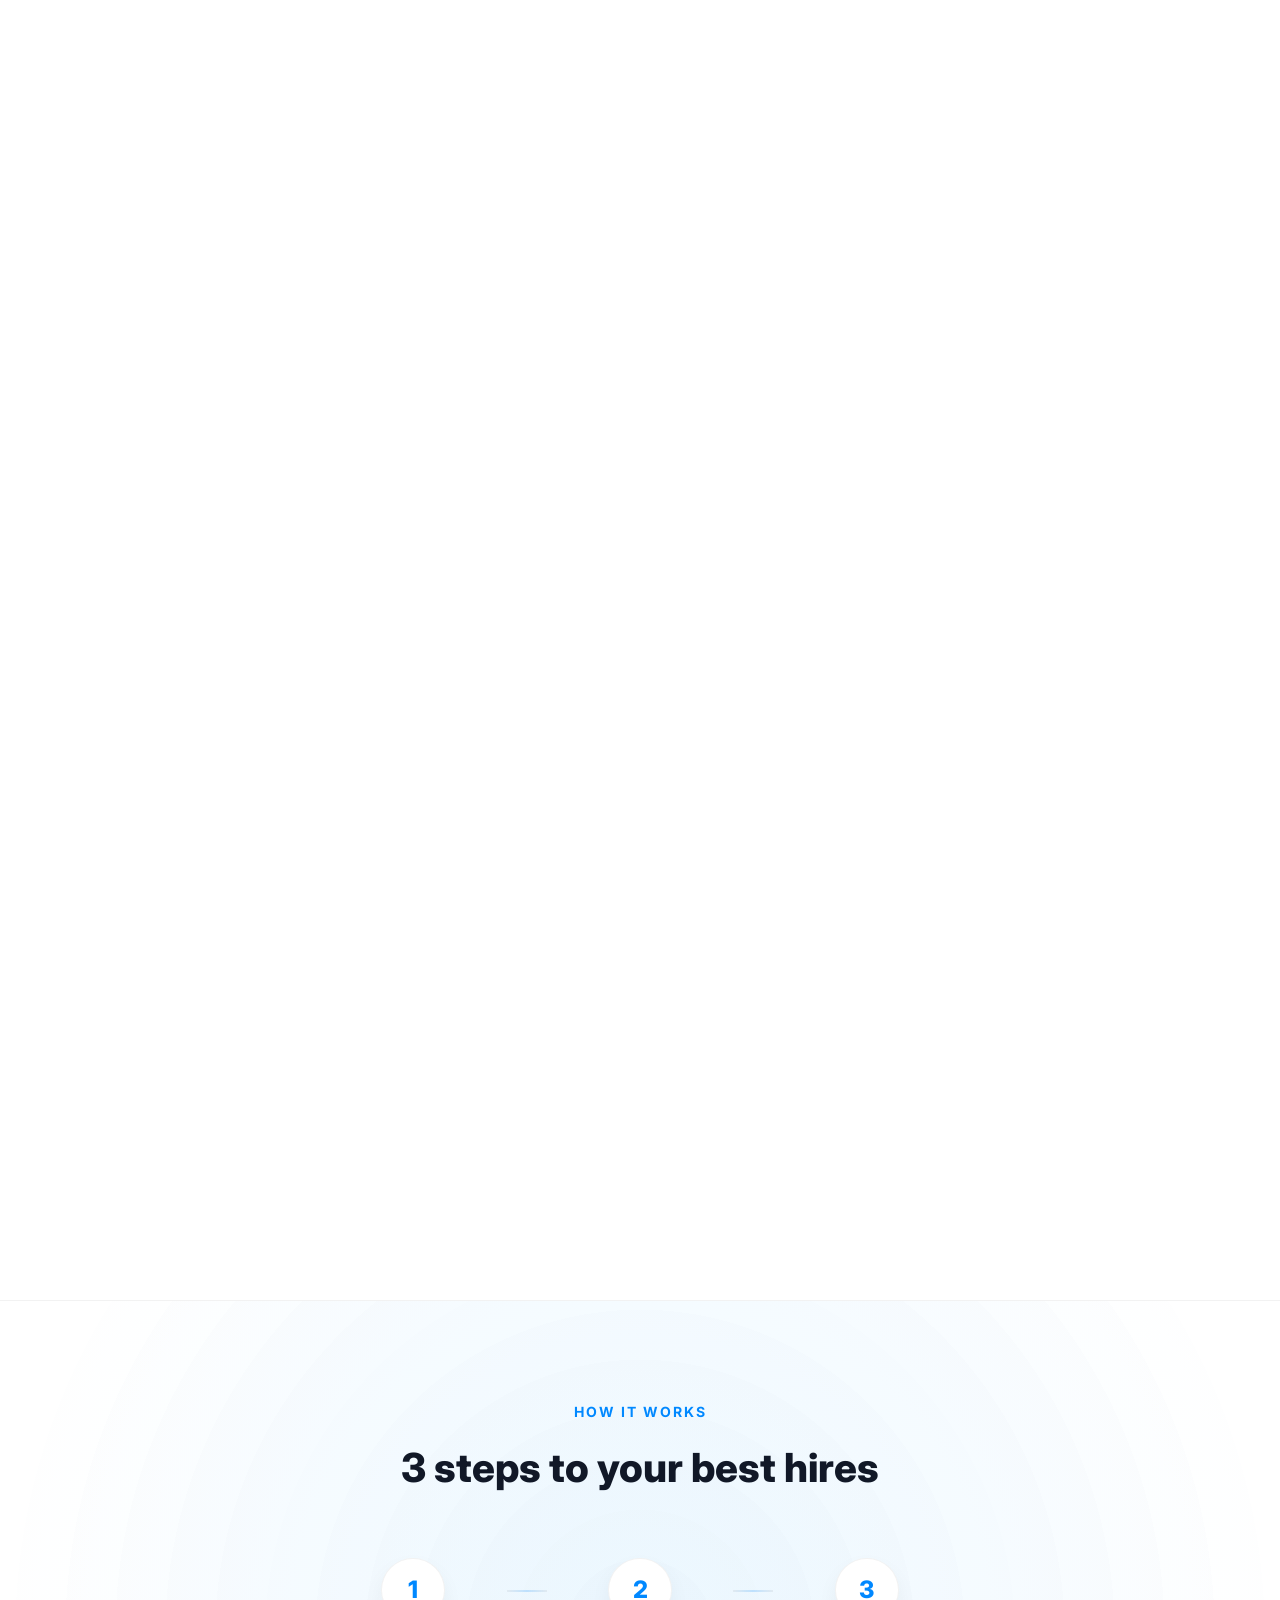
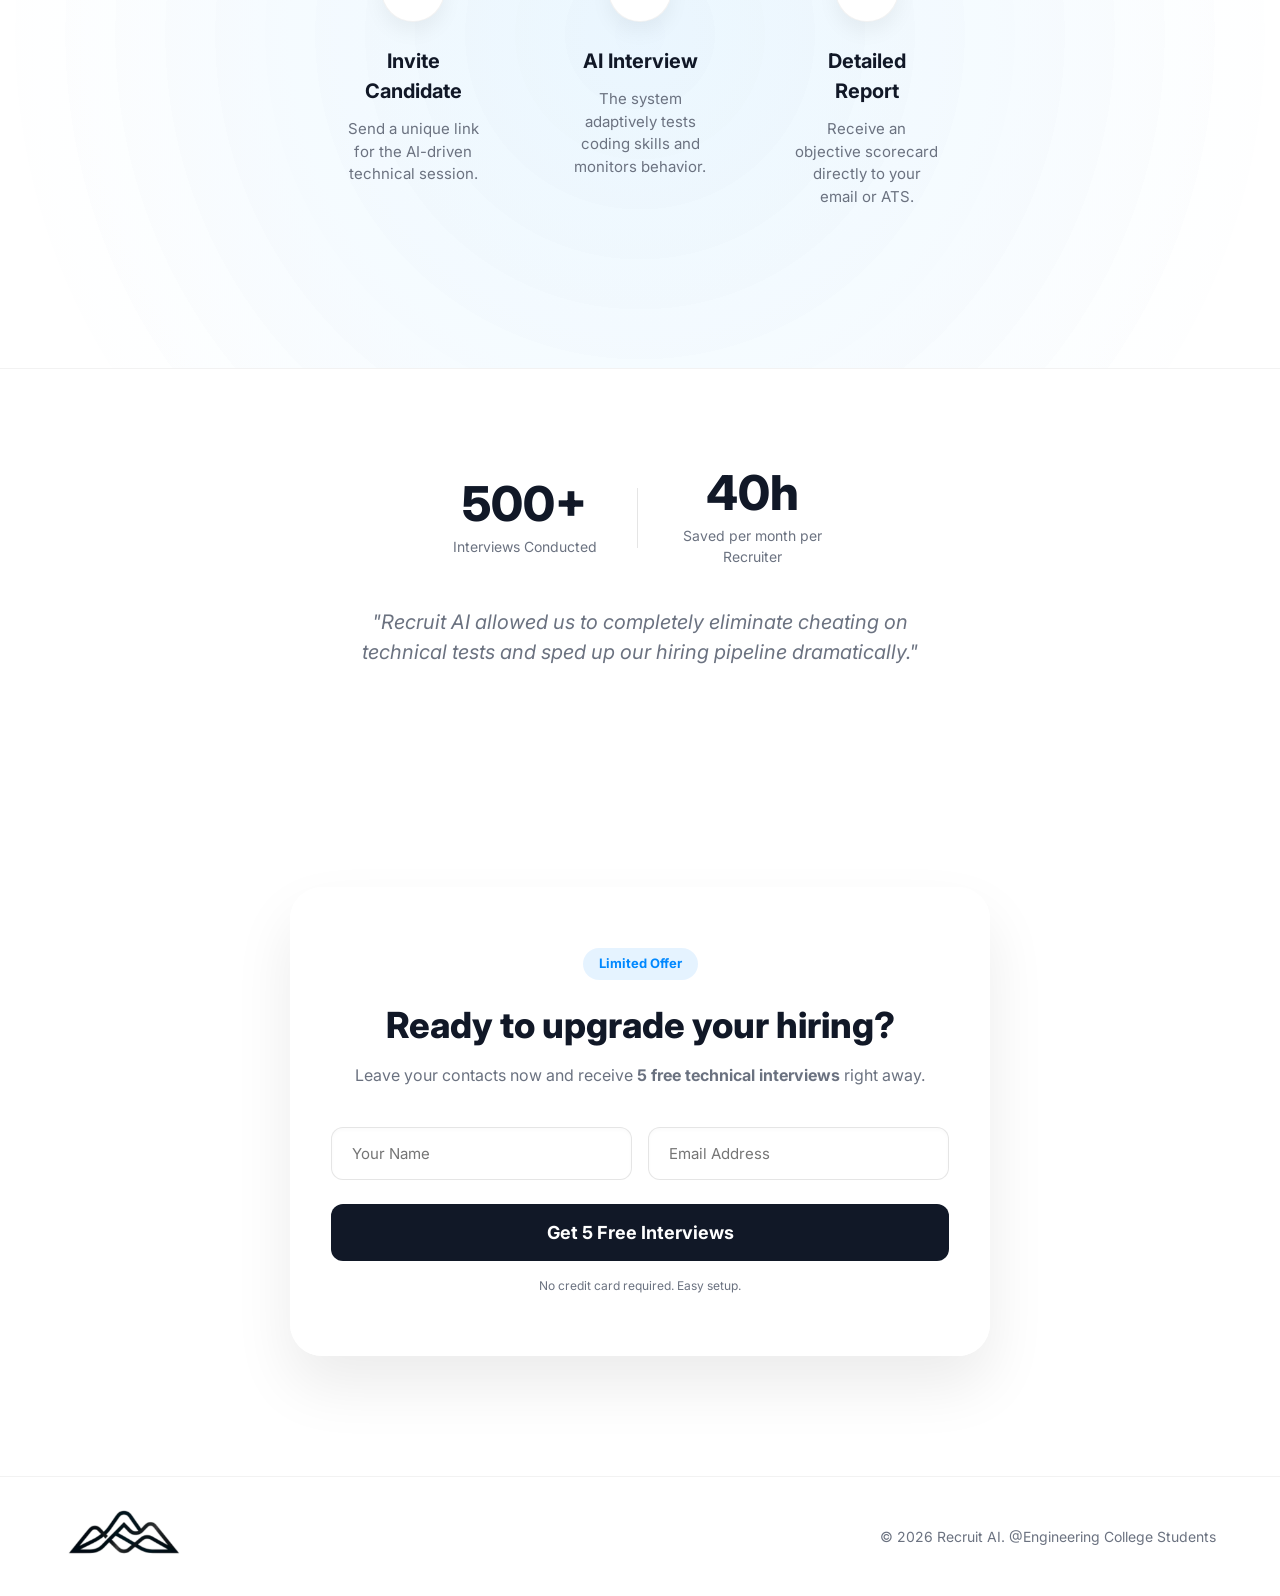
==== commit 53d28425: "recruit" ====
--- a/index.html
+++ b/index.html
@@ -1,414 +1,224 @@
 <!DOCTYPE html>
-<html lang="ru">
+<html lang="en">
+
 <head>
-  <meta charset="UTF-8" />
-  <meta name="viewport" content="width=device-width, initial-scale=1" />
-  <title>Recruit AI — ваш AI‑ассистент для собеседований</title>
-  <meta name="description" content="Recruit AI — AI‑платформа для автоматизированных интервью, оценки soft/hard/communication skills и экономии времени HR‑команд." />
-  <link rel="preconnect" href="https://fonts.googleapis.com">
-  <link rel="preconnect" href="https://fonts.gstatic.com" crossorigin>
-  <link href="https://fonts.googleapis.com/css2?family=Inter:wght@400;500;600;700;800&display=swap" rel="stylesheet">
-  <style>
-    :root{
-      --bg: #0a0a0b;
-      --card: rgba(255,255,255,0.04);
-      --muted: rgba(255,255,255,0.65);
-      --line: rgba(255,255,255,0.12);
-      --white: #fff;
-      --accent: #ffffff;
-      --maxw: 1120px;
-      --radius: 18px;
-      --shadow: 0 10px 30px rgba(0,0,0,.35);
-      --grad-a: radial-gradient(1200px 600px at 10% -10%, rgba(255,255,255,.08), transparent 60%);
-      --grad-b: radial-gradient(900px 500px at 110% 10%, rgba(255,255,255,.06), transparent 60%);
-    }
-    *{box-sizing:border-box}
-    html,body{height:100%}
-    body{
-      margin:0; font-family:Inter,system-ui,Segoe UI,Helvetica,Arial; color:var(--white); background:var(--bg);
-      background-image: var(--grad-a), var(--grad-b);
-      line-height:1.55; letter-spacing:0.2px;
-    }
-    a{color:inherit; text-decoration:none}
-    img{max-width:100%; display:block}
-    .container{max-width:var(--maxw); margin:0 auto; padding:0 20px}
-    .btn{display:inline-flex; align-items:center; justify-content:center; gap:10px; padding:12px 18px; border-radius:999px; font-weight:700; background:var(--white); color:#000; transition:transform .15s ease, opacity .2s}
-    .btn:hover{transform:translateY(-1px); opacity:.95}
-    .btn.secondary{background:transparent; color:var(--white); border:1px solid var(--line)}
-    .badge{display:inline-flex; align-items:center; gap:10px; font-size:12px; padding:8px 12px; border-radius:999px; border:1px solid var(--line); background:rgba(255,255,255,.03)}
-    .muted{color:var(--muted)}
-
-    /* NAV */
-    .nav{position:sticky; top:0; z-index:30; backdrop-filter:saturate(140%) blur(8px); background:rgba(10,10,11,.55); border-bottom:1px solid var(--line)}
-    .nav-inner{height:64px; display:flex; align-items:center; justify-content:space-between}
-    .brand{font-weight:800; letter-spacing:.4px}
-    .navlinks{display:none; gap:22px; font-size:14px}
-    @media(min-width:880px){.navlinks{display:flex}}
-
-    /* HERO */
-    .hero{position:relative; padding:72px 0 64px; overflow:hidden}
-    .hero-grid{display:grid; gap:28px}
-    @media(min-width:920px){.hero-grid{grid-template-columns:1.2fr .8fr; align-items:center}}
-    .hero h1{font-size:40px; line-height:1.1; margin:8px 0 12px}
-    @media(min-width:720px){.hero h1{font-size:56px}}
-    .hero p{font-size:18px; color:var(--muted)}
-    .hero-cta{display:flex; gap:12px; flex-wrap:wrap; margin-top:22px}
-    .hero-shot{border:1px solid var(--line); border-radius:var(--radius); overflow:hidden; background:var(--card); box-shadow:var(--shadow)}
-
-    /* SECTIONS */
-    section{padding:72px 0}
-    .section-head{margin-bottom:28px}
-    .section-head h2{font-size:32px; margin:0 0 8px}
-    .grid-3{display:grid; gap:16px}
-    @media(min-width:760px){.grid-3{grid-template-columns:repeat(3,1fr)}}
-    .card{border:1px solid var(--line); background:var(--card); border-radius:var(--radius); padding:20px; box-shadow:var(--shadow)}
-    .card h3{margin:4px 0 10px; font-size:18px}
-
-    /* MVP Gallery */
-    .mvp{display:grid; gap:16px}
-    @media(min-width:900px){.mvp{grid-template-columns:1fr 1fr}}
-    .screen{border:1px solid var(--line); background:linear-gradient(180deg, rgba(255,255,255,.04), rgba(255,255,255,.02)); border-radius:14px; padding:10px; box-shadow:var(--shadow)}
-    .screen img{border-radius:10px}
-    .screen-caption{font-size:13px; color:var(--muted); padding:8px 2px 0}
-
-    /* Model */
-    .stats{display:grid; gap:16px}
-    @media(min-width:900px){.stats{grid-template-columns:repeat(4,1fr)}}
-    .stat{padding:18px; border-radius:14px; border:1px solid var(--line); background:var(--card)}
-    .stat .kpi{font-size:28px; font-weight:800}
-    .divider{height:1px; background:var(--line); margin:10px 0 14px}
-
-    /* Market */
-    .bars{display:grid; gap:12px; margin-top:10px}
-    .bar{height:12px; background:rgba(255,255,255,.08); border-radius:999px; overflow:hidden; border:1px solid var(--line)}
-    .bar > span{display:block; height:100%; background:var(--white)}
-    .legend{display:flex; gap:16px; flex-wrap:wrap; margin-top:8px}
-    .dot{width:10px; height:10px; border-radius:50%; background:var(--white); display:inline-block; margin-right:6px}
-    .dot.muted{background:rgba(255,255,255,.25)}
-
-    /* Competitors */
-    .table{display:grid; gap:12px}
-    .row{display:grid; grid-template-columns:220px 1fr; gap:12px}
-    .row b{font-weight:700}
-    @media(max-width:720px){.row{grid-template-columns:1fr}}
-
-    /* Progress */
-    .timeline{display:grid; gap:14px}
-    .step{border:1px dashed var(--line); border-radius:14px; padding:16px; background:rgba(255,255,255,.02)}
-    .step strong{display:block; margin-bottom:6px}
-
-    /* Team */
-    .team{display:grid; gap:16px}
-    @media(min-width:860px){.team{grid-template-columns:repeat(4,1fr)}}
-    .person{border:1px solid var(--line); border-radius:14px; padding:14px; background:var(--card)}
-    .avatar{aspect-ratio:1/1; border-radius:12px; background:rgba(255,255,255,.06); border:1px solid var(--line); display:flex; align-items:center; justify-content:center; font-weight:800}
-
-    /* Footer */
-    footer{padding:48px 0; border-top:1px solid var(--line); background:rgba(255,255,255,.02)}
-    .foot{display:flex; align-items:center; justify-content:space-between; gap:16px; flex-wrap:wrap}
-
-    /* helper */
-    .rowgrid{display:grid; gap:16px}
-    @media(min-width:900px){.rowgrid{grid-template-columns:1.1fr .9fr}}
-
-  </style>
+    <meta charset="UTF-8">
+    <meta name="viewport" content="width=device-width, initial-scale=1.0">
+    <title>Recruit AI — 5 Free Technical Interviews</title>
+    
+    <!-- Preconnect & Fonts -->
+    <link rel="preconnect" href="https://fonts.googleapis.com">
+    <link rel="preconnect" href="https://fonts.gstatic.com" crossorigin>
+    <link href="https://fonts.googleapis.com/css2?family=Inter:wght@300;400;600;700;800&display=swap" rel="stylesheet">
+    
+    <link rel="stylesheet" href="styles.css">
 </head>
+
 <body>
-  <!-- NAV -->
-  <nav class="nav">
-    <div class="container nav-inner">
-      <a class="brand" href="#hero">Recruit <span class="muted">AI</span></a>
-      <div class="navlinks">
-        <a href="#problem">Проблема</a>
-        <a href="#solution">Решение</a>
-        <a href="#mvp">MVP</a>
-        <a href="#model">Модель</a>
-        <a href="#market">Рынок</a>
-        <a href="#progress">Прогресс</a>
-        <a href="#team">Команда</a>
-      </div>
-      <a class="btn" href="#cta">Попробовать демо</a>
-    </div>
-  </nav>
-
-  <!-- HERO -->
-  <header id="hero" class="hero">
-    <div class="container hero-grid">
-      <div>
-        <span class="badge">Ваш AI‑ассистент для интервью и отбора талантов</span>
-        <h1>Recruit AI — автоматизируйте интервью и анализ кандидатов</h1>
-        <p>Сократите время найма, оценивайте реальные soft/hard/communication skills и принимайте решения на основе данных.</p>
-        <div class="hero-cta">
-          <a class="btn" href="#cta">Попробовать демо</a>
-          <a class="btn secondary" href="#mvp">Посмотреть MVP</a>
-        </div>
-      </div>
-      <div class="hero-shot">
-        <!-- TODO: Замените плейсхолдер на общий скрин/коллаж вашего MVP 1200x720 -->
-        <img src="mvp/hero-shot.png" alt="Скриншот Recruit AI — общий вид" />
-      </div>
-    </div>
-  </header>
-
-  <!-- PROBLEM -->
-  <section id="problem">
-    <div class="container">
-      <div class="section-head">
-        <h2>Какую проблему мы решаем?</h2>
-        <p class="muted">Три ключевые боли найма, подтверждённые интервью с HR‑экспертами.</p>
-      </div>
-      <div class="grid-3">
-        <div class="card">
-          <h3>Непрозрачность кандидатов</h3>
-          <p class="muted">Поведение и компетенции остаются неочевидными, особенно в эпоху ИИ — нужна глубокая проверка навыков.</p>
-        </div>
-        <div class="card">
-          <h3>Потеря времени</h3>
-          <p class="muted">Интервью отнимают ресурсы менеджеров и отвлекают от ключевых задач.</p>
-        </div>
-        <div class="card">
-          <h3>Высокие затраты</h3>
-          <p class="muted">Компании тратят миллионы долларов на участие менеджеров в процессе подбора.</p>
-        </div>
-      </div>
-    </div>
-  </section>
-
-  <!-- SOLUTION -->
-  <section id="solution">
-    <div class="container rowgrid">
-      <div>
-        <div class="section-head">
-          <h2>AI‑платформа — универсальное решение</h2>
-          <p class="muted">Автоматические интервью, объективная оценка навыков, транскрипты и видео‑аналитика для HR.</p>
-        </div>
-        <div class="grid-3">
-          <div class="card">
-            <h3>AI‑интервьюер</h3>
-            <p class="muted">Проводит собеседование, адаптирует вопросы, фиксирует ответы.</p>
-          </div>
-          <div class="card">
-            <h3>Оценка soft / hard / comm</h3>
-            <p class="muted">Анализ речи, уверенности, слов‑паразитов, жестов (если доступно видео).</p>
-          </div>
-          <div class="card">
-            <h3>Проверка резюме</h3>
-            <p class="muted">Сверяет заявленные навыки с реальными ответами кандидата.</p>
-          </div>
-          <div class="card">
-            <h3>Транскрипт + видео</h3>
-            <p class="muted">Готовый разбор — HR смотрит только лучших.</p>
-          </div>
-          <div class="card">
-            <h3>Экономия времени</h3>
-            <p class="muted">Систематизируем воронку интервью и снимаем рутину.</p>
-          </div>
-          <div class="card">
-            <h3>Интеграции</h3>
-            <p class="muted">Готовность к ATS/HRIS и аналитике (roadmap).</p>
-          </div>
-        </div>
-      </div>
-      <div class="hero-shot">
-        <!-- TODO: замените на скрин ключевого процесса -->
-        <img src="mvp/flow.png" alt="Процесс интервью и оценки в Recruit AI" />
-      </div>
-    </div>
-  </section>
-
-  <!-- MVP (screenshots) -->
-  <section id="mvp">
-    <div class="container">
-      <div class="section-head">
-        <h2>MVP — скриншоты продукта</h2>
-        <p class="muted">Замените изображения ниже на ваши актуальные экраны (PNG/JPG, 1400px шириной желательно).</p>
-      </div>
-      <div class="mvp">
-        <div class="screen">
-          <img src="mvp/screen-1.png" alt="Экран 1 — Лобби/старт интервью" />
-          <div class="screen-caption">Лобби кандидата: старт и проверка устройства</div>
-        </div>
-        <div class="screen">
-          <img src="mvp/screen-2.png" alt="Экран 2 — Видео‑интервью" />
-          <div class="screen-caption">Видео‑интервью с подсказками и индикаторами</div>
-        </div>
-        <div class="screen">
-          <img src="mvp/screen-3.png" alt="Экран 3 — Транскрипт и таймлайн" />
-          <div class="screen-caption">Транскрипт и таймлайн ключевых моментов</div>
-        </div>
-        <div class="screen">
-          <img src="mvp/screen-4.png" alt="Экран 4 — Оценка навыков" />
-          <div class="screen-caption">Оценка soft/hard/communication skills</div>
-        </div>
-      </div>
-    </div>
-  </section>
-
-  <!-- MODEL -->
-  <section id="model">
-    <div class="container">
-      <div class="section-head">
-        <h2>Бизнес‑модель</h2>
-        <p class="muted">Подписка (SaaS), контролируемый CAC и высокий LTV.</p>
-      </div>
-      <div class="stats">
-        <div class="stat">
-          <div class="kpi">$120 / $300</div>
-          <div class="muted">Годовая подписка: индивид / корп</div>
-          <div class="divider"></div>
-          <p class="muted">Модель — лицензии на пользователя.</p>
-        </div>
-        <div class="stat">
-          <div class="kpi">$16k</div>
-          <div class="muted">CAC бюджет (Год 1)</div>
-          <div class="divider"></div>
-          <p class="muted">Meta/LinkedIn, SEO+контент, дизайн.</p>
-        </div>
-        <div class="stat">
-          <div class="kpi">$348</div>
-          <div class="muted">LTV (≈ 2 года)</div>
-          <div class="divider"></div>
-          <p class="muted">ARPU ~$174/год, LTV/CAC &gt; 10×.</p>
-        </div>
-        <div class="stat">
-          <div class="kpi">$81k → $162k</div>
-          <div class="muted">Доход: Год 1 → Год 2</div>
-          <div class="divider"></div>
-          <p class="muted">Рост за счёт конверсии и ретенции.</p>
-        </div>
-      </div>
-    </div>
-  </section>
-
-  <!-- MARKET -->
-  <section id="market">
-    <div class="container rowgrid">
-      <div>
-        <div class="section-head">
-          <h2>Рынок и клиенты</h2>
-          <p class="muted">ЦА — SMB, HR‑агентства, IT‑компании, HR‑менеджеры.</p>
-        </div>
-        <ul class="muted">
-          <li>HR‑рынок ЦА: <b>$220 млн</b></li>
-          <li>Остальной APAC: <b>$6 млрд</b></li>
-          <li>Интервью с 40+ HR‑менеджерами, 5+ экспертами</li>
-        </ul>
-      </div>
-      <div>
-        <div class="card">
-          <b>Сегменты (визуализация)</b>
-          <div class="bars">
-            <div class="bar" title="ЦА ≈ 5%"><span style="width:5%"></span></div>
-            <div class="bar" title="Остальной рынок ≈ 95%"><span style="width:95%" class="muted"></span></div>
-          </div>
-          <div class="legend">
-            <span><i class="dot"></i> ЦА</span>
-            <span><i class="dot muted"></i> Остальной рынок</span>
-          </div>
-        </div>
-      </div>
-    </div>
-  </section>
-
-  <!-- COMPETITORS -->
-  <section id="competitors">
-    <div class="container">
-      <div class="section-head">
-        <h2>Конкуренты и преимущества</h2>
-        <p class="muted">Recruit AI объединяет то, что конкуренты делают разрозненно.</p>
-      </div>
-      <div class="table card">
-        <div class="row"><b>Поведенческий анализ</b><span class="muted">Глубже и объективнее: речь, эмоции, поведение</span></div>
-        <div class="row"><b>Анализ речи/эмоций</b><span class="muted">Видео‑интервью, трансляция метрик</span></div>
-        <div class="row"><b>Оценка soft‑skills</b><span class="muted">Не игровые тесты, а реальное интервью</span></div>
-        <div class="row"><b>Глубокая аналитика</b><span class="muted">Интеграции с AI‑инструментами и ATS (roadmap)</span></div>
-        <div class="row"><b>Автоматизация</b><span class="muted">Сокращение ручной работы и времени менеджеров</span></div>
-      </div>
-    </div>
-  </section>
-
-  <!-- PROGRESS -->
-  <section id="progress">
-    <div class="container rowgrid">
-      <div>
-        <div class="section-head">
-          <h2>Текущий прогресс</h2>
-          <p class="muted">MVP готов, первые пилоты, работа с партнёрами.</p>
-        </div>
-        <div class="timeline">
-          <div class="step"><strong>MVP: интервью + анализ</strong>Функционал для оценки и транскриптов.</div>
-          <div class="step"><strong>Пилоты с компаниями</strong>Сбор обратной связи, улучшение UX.</div>
-          <div class="step"><strong>Партнёрства</strong>HR‑агентства и таргетологи (переговоры/договорённости).</div>
-          <div class="step"><strong>Roadmap</strong>Интеграции, масштабирование в ЦА и выход на международный рынок.</div>
-        </div>
-      </div>
-      <div>
-        <div class="card">
-          <b>Сигналы спроса</b>
-          <p class="muted">По результатам интервью:</p>
-          <ul class="muted">
-            <li><b>80%</b> — готовы использовать продукт</li>
-            <li><b>20%</b> — заинтересованы, рассматривают возможность</li>
-          </ul>
-          <!-- TODO: Замените на скрин отчёта/опроса -->
-          <div class="screen" style="margin-top:10px">
-            <img src="mvp/research.png" alt="Опрос HR — результаты" />
-          </div>
-        </div>
-      </div>
-    </div>
-  </section>
-
-  <!-- TEAM -->
-    <!-- TEAM -->
-  <section id="team">
-    <div class="container">
-      <div class="section-head">
-        <h2>Наша команда</h2>
-        <p class="muted">Команда профессионалов с техническими и бизнес-скиллами.</p>
-      </div>
-      <div class="team">
-        <div class="person">
-          <h3>Дастанбеков Айтмырза</h3>
-          <p class="muted">Team Lead, DevOps</p>
-        </div>
-        <div class="person">
-          <h3>Султанбеков Нурбол</h3>
-          <p class="muted">Backend Dev., AI Scientist</p>
-        </div>
-        <div class="person">
-          <h3>Кубатов Кайрат</h3>
-          <p class="muted">PM, Business Analyst</p>
-        </div>
-        <div class="person">
-          <h3>Ундуск Никита</h3>
-          <p class="muted">Frontend Dev., UX/UI Designer</p>
-        </div>
-      </div>
-    </div>
-  </section>
-
-
-  <!-- CTA -->
-  <section id="cta">
-    <div class="container">
-      <div class="card" style="display:grid; gap:16px; padding:28px; text-align:center">
-        <h2>Готовы ускорить найм?</h2>
-        <p class="muted">Оставьте заявку — пришлём доступ к демо и свяжемся для пилота.</p>
-        <div style="display:flex; gap:12px; justify-content:center; flex-wrap:wrap">
-          <a class="btn" href="mailto:hello@recruit.ai">Запросить демо</a>
-          <a class="btn secondary" href="#mvp">Посмотреть скриншоты</a>
-        </div>
-      </div>
-    </div>
-  </section>
-
-  <!-- FOOTER -->
-  <footer>
-    <div class="container foot">
-      <div class="muted">© Recruit AI, 2025</div>
-      <div class="muted">Email: hello@recruit.ai • Бишкек</div>
-    </div>
-  </footer>
+    <div class="water-bg"></div>
+    <!-- SVG Filters (hidden) -->
+    <svg class="svg-filters" aria-hidden="true">
+        <defs>
+            <!-- Gooey Filter for Hero Text -->
+            <filter id="gooey-threshold">
+                <feGaussianBlur in="SourceGraphic" stdDeviation="5" result="blur" />
+                <feColorMatrix in="blur" type="matrix" values="1 0 0 0 0  0 1 0 0 0  0 0 1 0 0  0 0 0 255 -140" result="threshold" />
+                <feComposite in="SourceGraphic" in2="threshold" operator="over" />
+            </filter>
+            
+            <!-- Liquid Glass Filter for Cards -->
+            <filter id="liquid-glass" x="-20%" y="-20%" width="140%" height="140%">
+                <feTurbulence type="fractalNoise" baseFrequency="0.01" numOctaves="3" result="noise" />
+                <feDisplacementMap in="SourceGraphic" in2="noise" scale="10" xChannelSelector="R" yChannelSelector="G" />
+            </filter>
+        </defs>
+    </svg>
+
+    <canvas id="balloonsCanvas"></canvas>
+
+    <!-- Navigation -->
+    <nav class="navbar" id="navbar">
+        <div class="nav-container">
+            <a href="#" class="nav-logo">
+                <img src="logo-full.png" alt="Recruit AI" style="height: 32px; object-fit: contain;">
+            </a>
+            <a href="#cta" class="nav-cta">Start for Free</a>
+        </div>
+    </nav>
+
+    <!-- Hero Section -->
+    <section class="hero">
+        <canvas id="gridCanvas" class="hero-grid-canvas"></canvas>
+        
+        <div class="container hero-content">
+            <h1 class="hero-title" data-reveal>
+                The new standard for <br>
+                <div class="morph-container" style="filter: url(#gooey-threshold)">
+                    <span id="morphText1" class="morph-text">live-coding</span>
+                    <span id="morphText2" class="morph-text">interviews</span>
+                </div>
+            </h1>
+            <p class="hero-subtitle" data-reveal>
+                An AI system for transparent, cheat-proof technical interviews.
+                <strong>Save hundreds of hours</strong> on developer screening.
+            </p>
+            <div class="hero-cta-group" data-reveal>
+                <a href="#cta" class="btn-hero-primary">
+                    Claim 5 Free Interviews
+                    <svg width="20" height="20" viewBox="0 0 24 24" fill="none" stroke="currentColor" stroke-width="2">
+                        <path d="M5 12h14M12 5l7 7-7 7"/>
+                    </svg>
+                </a>
+            </div>
+            
+            <div class="hero-metrics" data-reveal>
+                <div class="metric-item">
+                    <span class="metric-num" data-target="90" data-suffix="%">0%</span>
+                    <span class="metric-label">Fraud Detection</span>
+                </div>
+                <div class="metric-sep"></div>
+                <div class="metric-item">
+                    <span class="metric-num" data-target="10" data-suffix="x">0x</span>
+                    <span class="metric-label">Faster Hiring</span>
+                </div>
+            </div>
+        </div>
+    </section>
+
+    <!-- Scroll-Linked Features Section (replaces value grid) -->
+    <section id="features" class="scroll-features-wrap">
+        <div class="scroll-features-sticky">
+            <div class="container text-center" style="position: relative; z-index: 10;">
+                <span class="section-eyebrow">Key Features</span>
+                <h2 class="section-heading" style="margin-bottom: 30px;">
+                    Experience
+                    <div class="glass-word-container">
+                        <span id="scrollWord" class="glass-word">automated</span>
+                    </div>
+                    interviews
+                </h2>
+                <p id="scrollDesc" class="scroll-feature-desc" style="font-size: 20px; color: var(--text-muted); max-width: 600px; margin: 0 auto; height: 60px; transition: all 0.3s cubic-bezier(0.4, 0, 0.2, 1);">
+                    Save hundreds of hours by automating your technical screening tasks.
+                </p>
+            </div>
+        </div>
+    </section>
+
+    <!-- Steps (Warp BG) -->
+    <section class="steps-section section">
+        <div class="warp-bg">
+            <div class="warp-layer warp-1"></div>
+            <div class="warp-layer warp-2"></div>
+            <div class="warp-layer warp-3"></div>
+        </div>
+        
+        <div class="container steps-container">
+            <div style="max-width: 600px; margin: 0 auto 60px;">
+                <span class="section-eyebrow">How it works</span>
+                <h2 class="section-heading">3 steps to your best hires</h2>
+                
+                <div class="steps-timeline">
+                    <!-- Step 1 -->
+                    <div class="step-item" data-reveal>
+                        <div class="step-num">1</div>
+                        <div class="step-body">
+                            <h3>Invite Candidate</h3>
+                            <p>Send a unique link for the AI-driven technical session.</p>
+                        </div>
+                    </div>
+                    <div class="step-connector"></div>
+                    <!-- Step 2 -->
+                    <div class="step-item" data-reveal>
+                        <div class="step-num">2</div>
+                        <div class="step-body">
+                            <h3>AI Interview</h3>
+                            <p>The system adaptively tests coding skills and monitors behavior.</p>
+                        </div>
+                    </div>
+                    <div class="step-connector"></div>
+                    <!-- Step 3 -->
+                    <div class="step-item" data-reveal>
+                        <div class="step-num">3</div>
+                        <div class="step-body">
+                            <h3>Detailed Report</h3>
+                            <p>Receive an objective scorecard directly to your email or ATS.</p>
+                        </div>
+                    </div>
+                </div>
+            </div>
+        </div>
+    </section>
+
+    <!-- Proof -->
+    <section class="proof-section section">
+        <div class="container">
+            <div class="proof-grid">
+                <div class="proof-item">
+                    <div class="proof-value">500+</div>
+                    <div class="proof-label">Interviews Conducted</div>
+                </div>
+                <div class="proof-sep"></div>
+                <div class="proof-item">
+                    <div class="proof-value">40h</div>
+                    <div class="proof-label">Saved per month per Recruiter</div>
+                </div>
+            </div>
+            <p class="proof-quote">"Recruit AI allowed us to completely eliminate cheating on technical tests and sped up our hiring pipeline dramatically."</p>
+        </div>
+    </section>
+
+    <!-- CTA Section -->
+    <section id="cta" class="cta-section">
+        <div class="container">
+            <div class="liquid-card-cta" data-reveal>
+                <div class="cta-inner">
+                    <div id="ctaContent">
+                        <span class="cta-eyebrow">Limited Offer</span>
+                        <h2 class="cta-heading">Ready to upgrade your hiring?</h2>
+                        <p class="cta-sub">Leave your contacts now and receive <strong>5 free technical interviews</strong> right away.</p>
+                        
+                        <form class="cta-form" id="ctaForm" novalidate>
+                            <div class="form-fields">
+                                <div class="field">
+                                    <input type="text" id="userName" name="name" placeholder="Your Name" required
+                                        autocomplete="name">
+                                </div>
+                                <div class="field">
+                                    <input type="email" id="userEmail" name="email" placeholder="Email Address" required
+                                        autocomplete="email">
+                                </div>
+                            </div>
+                            <button type="submit" class="btn-submit" id="submitBtn">
+                                <span class="btn-submit-text">Get 5 Free Interviews</span>
+                                <div class="btn-submit-loader"></div>
+                            </button>
+                            <p class="form-disclaimer">No credit card required. Easy setup.</p>
+                        </form>
+                    </div>
+                    <div id="ctaSuccess" class="cta-success">
+                        <svg class="success-check" viewBox="0 0 52 52" fill="none" stroke="var(--accent-blue)" stroke-width="4">
+                            <circle cx="26" cy="26" r="24" stroke="rgba(0,136,255,0.2)"/>
+                            <path class="check-path" d="M14 27l8 8 16-16" stroke-linecap="round" stroke-linejoin="round"/>
+                        </svg>
+                        <h3>Request Accepted!</h3>
+                        <p>We will contact you shortly to activate your 5 free sessions.</p>
+                    </div>
+                </div>
+            </div>
+        </div>
+    </section>
+
+    <!-- Footer -->
+    <footer class="footer">
+        <div class="container footer-inner">
+            <div class="footer-logo">
+                <img src="logo-icon.png" alt="Recruit AI Logo" style="height: 48px; object-fit: contain;">
+            </div>
+            <p class="footer-copy">&copy; 2026 Recruit AI. @Engineering College Students</p>
+        </div>
+    </footer>
+
+    <script src="script.js"></script>
 </body>
-</html>
+
+</html>
--- a/styles.css
+++ b/styles.css
@@ -0,0 +1,685 @@
+/* ============================================
+   RECRUIT AI — Light Theme Landing Page 
+   ============================================ */
+
+   :root {
+    --bg-base: #ffffff;
+    --bg-surface: #f4f7fb;
+    --text-main: #111827;
+    --text-muted: #6b7280;
+    
+    --accent-blue: #0088ff;
+    --accent-cyan: #00d4ff;
+    
+    --grad-primary: linear-gradient(135deg, var(--accent-blue), var(--accent-cyan));
+    
+    /* Light glass variables */
+    --glass-bg: rgba(255, 255, 255, 0.6);
+    --glass-border: rgba(255, 255, 255, 0.8);
+    --glass-shadow: 0 8px 32px rgba(0, 0, 0, 0.05);
+    
+    --font-sans: 'Inter', sans-serif;
+}
+
+* { margin: 0; padding: 0; box-sizing: border-box; }
+
+html {
+    scroll-behavior: smooth;
+    font-size: 16px;
+    background: var(--bg-base);
+}
+
+body {
+    font-family: var(--font-sans);
+    color: var(--text-main);
+    line-height: 1.5;
+    overflow-x: hidden;
+    -webkit-font-smoothing: antialiased;
+}
+
+.svg-filters {
+    position: absolute;
+    width: 0;
+    height: 0;
+    pointer-events: none;
+}
+
+#balloonsCanvas {
+    position: fixed;
+    top: 0;
+    left: 0;
+    width: 100vw;
+    height: 100vh;
+    pointer-events: none;
+    z-index: 9999;
+}
+
+.container {
+    max-width: 1200px;
+    margin: 0 auto;
+    padding: 0 24px;
+}
+
+.text-grad {
+    background: var(--grad-primary);
+    -webkit-background-clip: text;
+    -webkit-text-fill-color: transparent;
+    background-clip: text;
+}
+
+.text-center {
+    text-align: center;
+}
+
+/* ==================== WATER / LIGHT BACKGROUND ==================== */
+.water-bg {
+    position: fixed;
+    top: 0;
+    left: 0;
+    width: 100%;
+    height: 100vh;
+    z-index: -2;
+    background: url("https://images.unsplash.com/photo-1432251407527-504a6b4174a2?q=80&w=2000&auto=format&fit=crop") center center/cover no-repeat;
+    opacity: 0.15; /* Subtle water background per the liquid-glass component */
+    pointer-events: none;
+}
+
+/* ==================== NAVBAR ==================== */
+.navbar {
+    position: fixed;
+    top: 0;
+    width: 100%;
+    z-index: 100;
+    padding: 16px 0;
+    transition: 0.3s ease;
+    border-bottom: 1px solid transparent;
+}
+
+.navbar.scrolled {
+    background: rgba(255, 255, 255, 0.85);
+    backdrop-filter: blur(16px);
+    -webkit-backdrop-filter: blur(16px);
+    border-bottom-color: rgba(0,0,0,0.05);
+    padding: 12px 0;
+    box-shadow: 0 4px 20px rgba(0,0,0,0.02);
+}
+
+.nav-container {
+    max-width: 1200px;
+    margin: 0 auto;
+    padding: 0 24px;
+    display: flex;
+    justify-content: space-between;
+    align-items: center;
+}
+
+.nav-logo {
+    display: flex;
+    align-items: center;
+    gap: 12px;
+    text-decoration: none;
+    color: var(--text-main);
+}
+
+.logo-mark {
+    width: 32px;
+    height: 32px;
+    border-radius: 8px;
+    background: var(--grad-primary);
+    display: flex;
+    align-items: center;
+    justify-content: center;
+    color: white;
+    font-weight: 800;
+    font-size: 18px;
+}
+
+.logo-text {
+    font-weight: 800;
+    letter-spacing: 0.5px;
+}
+
+.logo-ai { color: var(--accent-blue); }
+
+.nav-cta {
+    background: #ffffff;
+    color: var(--text-main);
+    padding: 10px 20px;
+    border-radius: 99px;
+    font-size: 14px;
+    font-weight: 600;
+    text-decoration: none;
+    transition: 0.3s;
+    box-shadow: 0 2px 10px rgba(0,0,0,0.1);
+    border: 1px solid rgba(0,0,0,0.05);
+}
+
+.nav-cta:hover {
+    box-shadow: 0 4px 15px rgba(0,0,0,0.15);
+    transform: translateY(-1px);
+}
+
+/* ==================== HERO & INFINITE GRID ==================== */
+.hero {
+    position: relative;
+    min-height: 100vh;
+    display: flex;
+    align-items: center;
+    justify-content: center;
+    overflow: hidden;
+    padding: 100px 24px 60px;
+}
+
+.hero-grid-canvas {
+    position: absolute;
+    top: 0;
+    left: 0;
+    width: 100%;
+    height: 100%;
+    z-index: -1;
+    opacity: 0.8; 
+}
+
+.hero-content {
+    position: relative;
+    z-index: 10;
+    text-align: center;
+    max-width: 800px;
+}
+
+/* Gooey Text */
+.morph-container {
+    position: relative;
+    height: 60px;
+    display: flex;
+    justify-content: center;
+    align-items: center;
+    margin-bottom: 16px;
+}
+
+.morph-text {
+    position: absolute;
+    font-size: 24px;
+    font-weight: 700;
+    color: var(--accent-blue);
+    letter-spacing: 2px;
+    text-transform: uppercase;
+}
+
+.hero-title {
+    font-size: clamp(40px, 6vw, 76px);
+    font-weight: 800;
+    line-height: 1.1;
+    margin-bottom: 24px;
+    letter-spacing: -1px;
+    color: var(--text-main);
+}
+
+.hero-title-highlight {
+    color: var(--accent-blue);
+}
+
+.hero-subtitle {
+    font-size: clamp(18px, 2vw, 22px);
+    color: var(--text-muted);
+    margin-bottom: 40px;
+}
+.hero-subtitle strong { color: var(--text-main); }
+
+.hero-cta-group {
+    display: flex;
+    justify-content: center;
+    margin-bottom: 60px;
+}
+
+.btn-hero-primary {
+    display: inline-flex;
+    align-items: center;
+    gap: 12px;
+    background: var(--text-main);
+    color: #fff;
+    padding: 16px 32px;
+    border-radius: 99px;
+    font-size: 18px;
+    font-weight: 700;
+    text-decoration: none;
+    box-shadow: 0 10px 40px rgba(0, 0, 0, 0.15);
+    transition: 0.3s cubic-bezier(0.175, 0.885, 0.32, 1.275);
+}
+
+.btn-hero-primary:hover {
+    transform: scale(1.05);
+    background: var(--accent-blue);
+    box-shadow: 0 15px 50px rgba(0, 136, 255, 0.3);
+}
+
+.hero-metrics {
+    display: flex;
+    justify-content: center;
+    align-items: center;
+    gap: 24px;
+    flex-wrap: wrap;
+    background: rgba(255, 255, 255, 0.7);
+    border: 1px solid rgba(255, 255, 255, 0.5);
+    padding: 20px 40px;
+    border-radius: 20px;
+    backdrop-filter: blur(20px);
+    box-shadow: 0 10px 30px rgba(0,0,0,0.03);
+    display: inline-flex;
+}
+
+.hero-metric {
+    display: flex;
+    flex-direction: column;
+    align-items: center;
+}
+
+.metric-num {
+    font-size: 32px;
+    font-weight: 800;
+    color: var(--text-main);
+    line-height: 1;
+}
+
+.metric-label {
+    font-size: 12px;
+    color: var(--text-muted);
+    text-transform: uppercase;
+    letter-spacing: 1px;
+    margin-top: 4px;
+}
+
+.metric-sep {
+    width: 1px;
+    height: 40px;
+    background: rgba(0,0,0,0.1);
+}
+
+/* ==================== SCROLL-LINKED FEATURES ==================== */
+.section { padding: 100px 0; }
+
+.scroll-features-wrap {
+    height: 400vh; 
+    position: relative;
+    z-index: 10;
+}
+
+.scroll-features-sticky {
+    position: sticky;
+    top: 0;
+    height: 100vh;
+    display: flex;
+    align-items: center;
+    justify-content: center;
+    overflow: hidden;
+}
+
+.glass-word-container {
+    display: inline-flex;
+    align-items: center;
+    justify-content: center;
+    padding: 8px 32px;
+    margin: 0 16px;
+    border-radius: 24px;
+    background: rgba(255, 255, 255, 0.6);
+    border: 1px solid rgba(255, 255, 255, 1);
+    box-shadow: 0 15px 35px rgba(0, 0, 0, 0.05), inset 2px 2px 5px rgba(255,255,255,1);
+    backdrop-filter: blur(16px);
+    -webkit-backdrop-filter: blur(16px);
+    vertical-align: middle;
+    transition: all 0.4s cubic-bezier(0.175, 0.885, 0.32, 1.275);
+    transform-origin: center;
+}
+
+.glass-word-container.flip-out {
+    transform: scale(0.95) translateY(-20px);
+    opacity: 0;
+}
+
+.glass-word-container.flip-in {
+    transform: scale(1.05) translateY(20px);
+    opacity: 0;
+}
+
+.glass-word {
+    color: var(--accent-blue);
+    font-weight: 800;
+    filter: blur(0px);
+    transition: filter 0.3s;
+}
+
+.glass-word-container.flip-out .glass-word,
+.glass-word-container.flip-in .glass-word {
+    filter: blur(8px);
+}
+
+/* ==================== STEPS (WARP SHADER SIMULATION) ==================== */
+.steps-section {
+    position: relative;
+    overflow: hidden;
+    background: #ffffff;
+    border-top: 1px solid rgba(0,0,0,0.05);
+    border-bottom: 1px solid rgba(0,0,0,0.05);
+}
+
+.warp-bg {
+    position: absolute;
+    inset: 0;
+    opacity: 0.6;
+    pointer-events: none;
+}
+
+.warp-layer {
+    position: absolute;
+    width: 150%;
+    height: 150%;
+    top: -25%; left: -25%;
+    border-radius: 40%;
+    mix-blend-mode: multiply;
+    animation: warpSpin 20s linear infinite;
+}
+
+.warp-1 { background: radial-gradient(circle at center, rgba(0,212,255,0.05) 0%, transparent 60%); animation-duration: 25s; }
+.warp-2 { background: radial-gradient(circle at center, rgba(37,99,235,0.05) 0%, transparent 60%); animation-duration: 30s; animation-direction: reverse; }
+.warp-3 { background: radial-gradient(circle at center, rgba(0,136,255,0.05) 0%, transparent 60%); animation-duration: 40s; }
+
+@keyframes warpSpin {
+    from { transform: rotate(0deg); }
+    to { transform: rotate(360deg); }
+}
+
+.steps-container { position: relative; z-index: 10; text-align: center; }
+
+.section-eyebrow {
+    font-size: 14px;
+    font-weight: 700;
+    color: var(--accent-blue);
+    text-transform: uppercase;
+    letter-spacing: 2px;
+    display: block;
+    margin-bottom: 16px;
+}
+
+.section-heading {
+    font-size: 40px;
+    font-weight: 800;
+    margin-bottom: 60px;
+}
+
+.steps-timeline {
+    display: flex;
+    justify-content: space-between;
+    align-items: flex-start;
+    max-width: 900px;
+    margin: 0 auto;
+    gap: 20px;
+}
+
+.step-item {
+    flex: 1;
+    text-align: center;
+}
+
+.step-num {
+    width: 64px; height: 64px;
+    margin: 0 auto 24px;
+    display: flex;
+    align-items: center;
+    justify-content: center;
+    font-size: 24px;
+    font-weight: 800;
+    background: #ffffff;
+    border: 1px solid rgba(0,0,0,0.05);
+    border-radius: 50%;
+    color: var(--accent-blue);
+    box-shadow: 0 10px 20px rgba(0,0,0,0.05);
+}
+
+.step-body h3 {
+    font-size: 20px;
+    margin-bottom: 12px;
+}
+
+.step-body p {
+    font-size: 15px;
+    color: var(--text-muted);
+}
+
+.step-connector {
+    flex: 0 0 40px;
+    height: 2px;
+    background: linear-gradient(90deg, rgba(0,0,0,0.05), rgba(0,136,255,0.2), rgba(0,0,0,0.05));
+    margin-top: 32px;
+}
+
+/* ==================== PROOF ==================== */
+.proof-section { background: var(--bg-base); }
+
+.proof-grid {
+    display: flex;
+    justify-content: center;
+    align-items: center;
+    gap: 40px;
+    margin-bottom: 40px;
+    flex-wrap: wrap;
+}
+
+.proof-item {
+    display: flex;
+    flex-direction: column;
+    align-items: center;
+    text-align: center;
+}
+
+.proof-value {
+    font-size: 48px;
+    font-weight: 800;
+    color: var(--text-main);
+    line-height: 1;
+    margin-bottom: 8px;
+}
+
+.proof-label {
+    font-size: 14px;
+    color: var(--text-muted);
+    max-width: 150px;
+}
+
+.proof-sep { width: 1px; height: 60px; background: rgba(0,0,0,0.1); }
+
+.proof-quote {
+    text-align: center;
+    font-size: 20px;
+    font-style: italic;
+    color: var(--text-muted);
+    max-width: 600px;
+    margin: 0 auto;
+    font-weight: 400;
+}
+
+/* ==================== CTA FORM ==================== */
+.cta-section { padding: 120px 0; position: relative; }
+
+.liquid-card-cta {
+    position: relative;
+    max-width: 700px;
+    margin: 0 auto;
+    background: rgba(255, 255, 255, 0.7);
+    border: 1px solid rgba(255, 255, 255, 1);
+    border-radius: 32px;
+    padding: 60px 40px;
+    text-align: center;
+    backdrop-filter: blur(20px);
+    -webkit-backdrop-filter: blur(20px);
+    box-shadow: 0 30px 60px rgba(0,0,0,0.08), inset 2px 2px 5px rgba(255,255,255,1);
+    overflow: hidden;
+}
+
+.cta-inner { position: relative; z-index: 10; }
+
+.cta-eyebrow {
+    display: inline-block;
+    padding: 6px 16px;
+    background: rgba(0,136,255,0.1);
+    color: var(--accent-blue);
+    border-radius: 99px;
+    font-size: 13px;
+    font-weight: 700;
+    margin-bottom: 24px;
+}
+
+.cta-heading {
+    font-size: 36px;
+    font-weight: 800;
+    margin-bottom: 16px;
+    line-height: 1.2;
+}
+
+.cta-sub {
+    font-size: 16px;
+    color: var(--text-muted);
+    margin-bottom: 40px;
+}
+
+.form-fields {
+    display: grid;
+    grid-template-columns: 1fr 1fr;
+    gap: 16px;
+    margin-bottom: 24px;
+}
+
+.field input {
+    width: 100%;
+    padding: 16px 20px;
+    background: #ffffff;
+    border: 1px solid rgba(0,0,0,0.1);
+    border-radius: 12px;
+    color: var(--text-main);
+    font-family: inherit;
+    font-size: 15px;
+    outline: none;
+    transition: 0.3s;
+    box-shadow: inset 0 2px 4px rgba(0,0,0,0.02);
+}
+
+.field input:focus {
+    border-color: var(--accent-blue);
+    box-shadow: 0 0 0 4px rgba(0,136,255,0.1);
+}
+
+.btn-submit {
+    width: 100%;
+    padding: 18px;
+    border-radius: 12px;
+    border: none;
+    background: var(--text-main);
+    color: #ffffff;
+    font-size: 18px;
+    font-weight: 700;
+    font-family: inherit;
+    cursor: pointer;
+    transition: 0.3s;
+    display: flex;
+    justify-content: center;
+    align-items: center;
+    position: relative;
+    overflow: hidden;
+}
+
+.btn-submit:hover {
+    background: var(--accent-blue);
+    transform: translateY(-2px);
+    box-shadow: 0 10px 20px rgba(0,136,255,0.2);
+}
+
+.btn-submit-loader {
+    display: none;
+    width: 24px; height: 24px;
+    border: 3px solid rgba(255,255,255,0.3);
+    border-top-color: #fff;
+    border-radius: 50%;
+    animation: spin 1s linear infinite;
+}
+
+.form-disclaimer {
+    font-size: 12px;
+    color: var(--text-muted);
+    margin-top: 16px;
+}
+
+/* Success State */
+.cta-success {
+    display: none;
+    animation: fadeScale 0.5s cubic-bezier(0.175, 0.885, 0.32, 1.275);
+}
+
+.success-check {
+    width: 80px; height: 80px;
+    margin: 0 auto 24px;
+}
+
+.check-path { stroke-dasharray: 50; stroke-dashoffset: 50; }
+.cta-success.active .check-path { animation: drawCheck 0.6s ease forwards 0.2s; }
+
+.cta-success h3 {
+    font-size: 28px;
+    color: var(--text-main);
+    margin-bottom: 12px;
+}
+
+/* ==================== FOOTER ==================== */
+.footer {
+    border-top: 1px solid rgba(0,0,0,0.05);
+    padding: 32px 0;
+    text-align: center;
+    background: #ffffff;
+}
+
+.footer-inner {
+    display: flex;
+    justify-content: space-between;
+    align-items: center;
+}
+
+.footer-logo { font-weight: 800; font-size: 18px; color: var(--text-main); }
+.footer-copy { color: var(--text-muted); font-size: 14px; }
+
+/* ==================== ANIMATIONS ==================== */
+@keyframes spin { to { transform: rotate(360deg); } }
+@keyframes drawCheck { to { stroke-dashoffset: 0; } }
+@keyframes fadeScale {
+    from { opacity: 0; transform: scale(0.9); }
+    to { opacity: 1; transform: scale(1); }
+}
+
+[data-reveal] {
+    opacity: 0;
+    transform: translateY(30px);
+    transition: 0.8s cubic-bezier(0.2, 0.8, 0.2, 1);
+}
+[data-reveal].revealed {
+    opacity: 1;
+    transform: translateY(0);
+}
+
+/* ==================== RESPONSIVE ==================== */
+@media (max-width: 768px) {
+    .hero-title { font-size: 36px; }
+    .hero-metrics { flex-direction: column; padding: 20px; gap: 16px; width: 100%; }
+    .metric-sep { width: 100%; height: 1px; }
+    
+    .steps-timeline { flex-direction: column; gap: 40px; }
+    .step-connector { display: none; }
+    
+    .proof-grid { flex-direction: column; gap: 24px; }
+    .proof-sep { width: 100px; height: 1px; }
+    
+    .form-fields { grid-template-columns: 1fr; }
+    .liquid-card-cta { padding: 40px 20px; }
+    
+    .footer-inner { flex-direction: column; gap: 16px; }
+
+    .glass-word-container {
+        margin: 12px 8px;
+    }
+}
